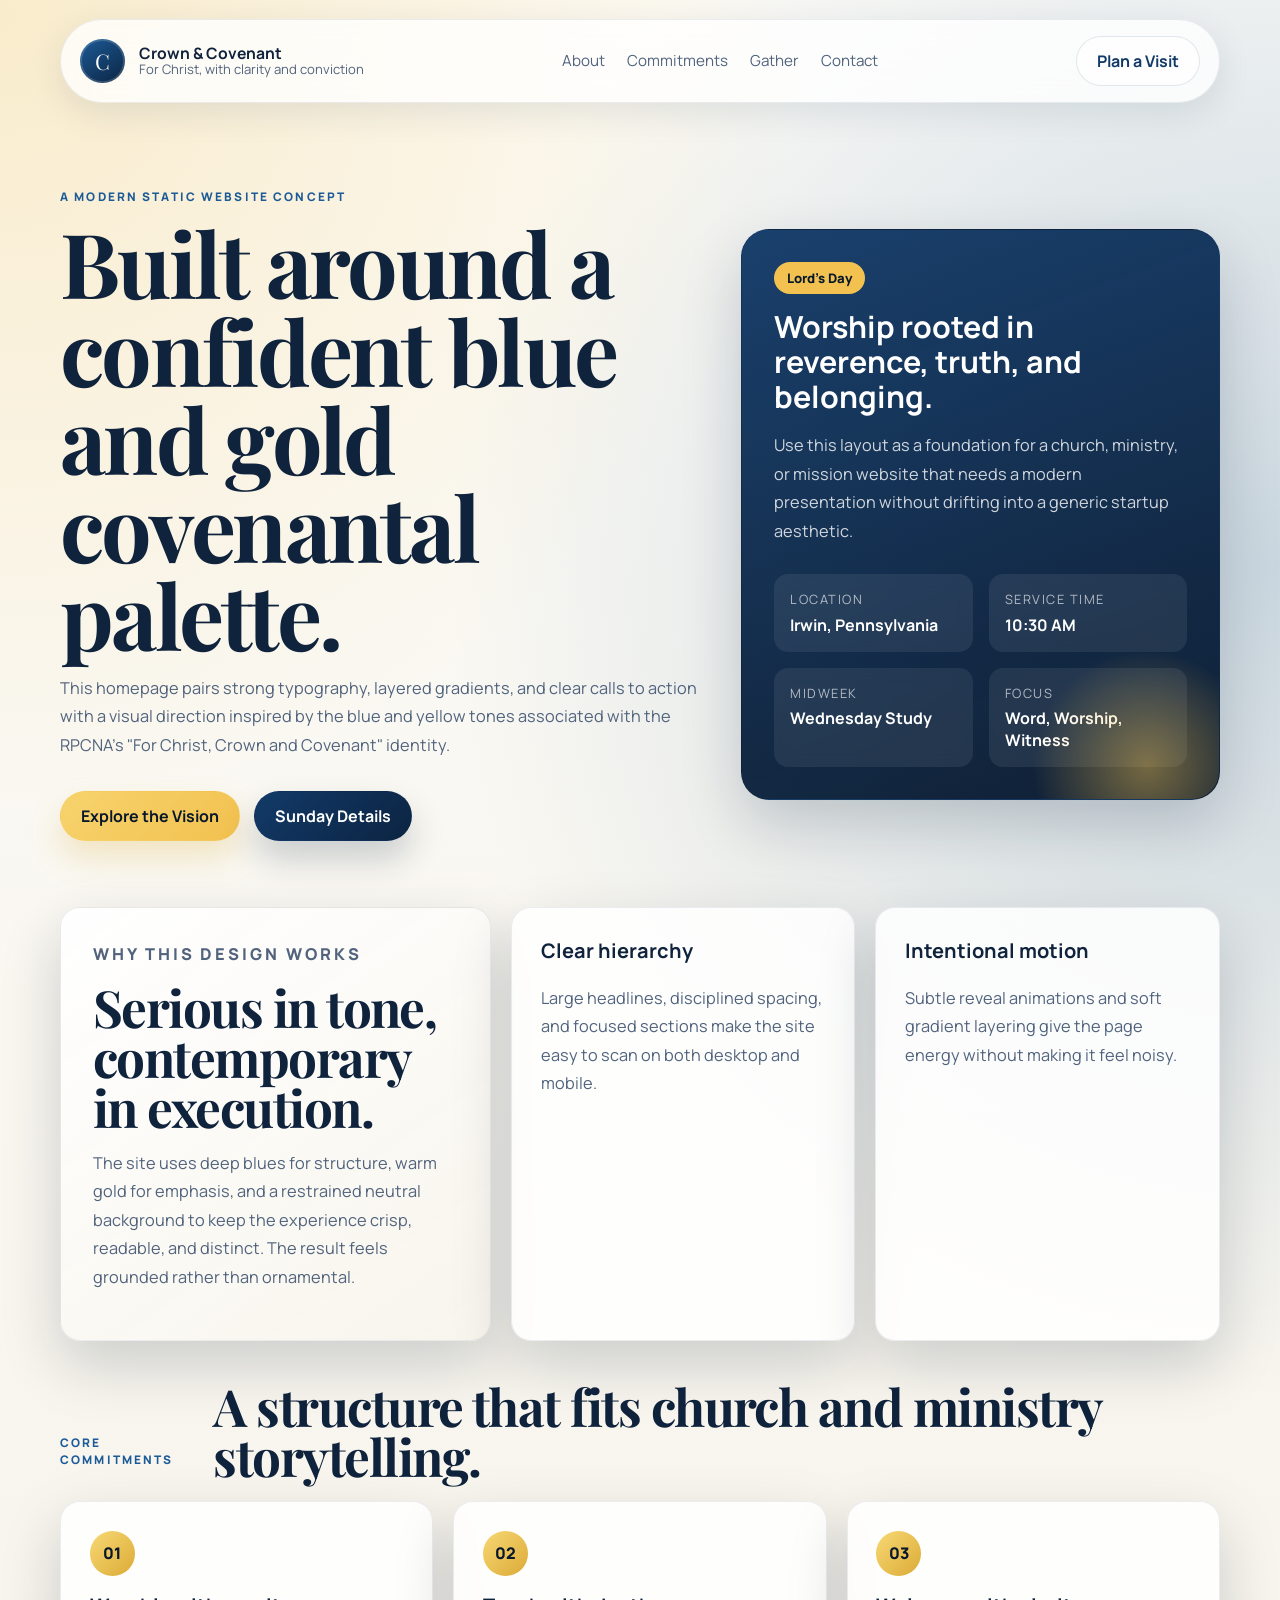
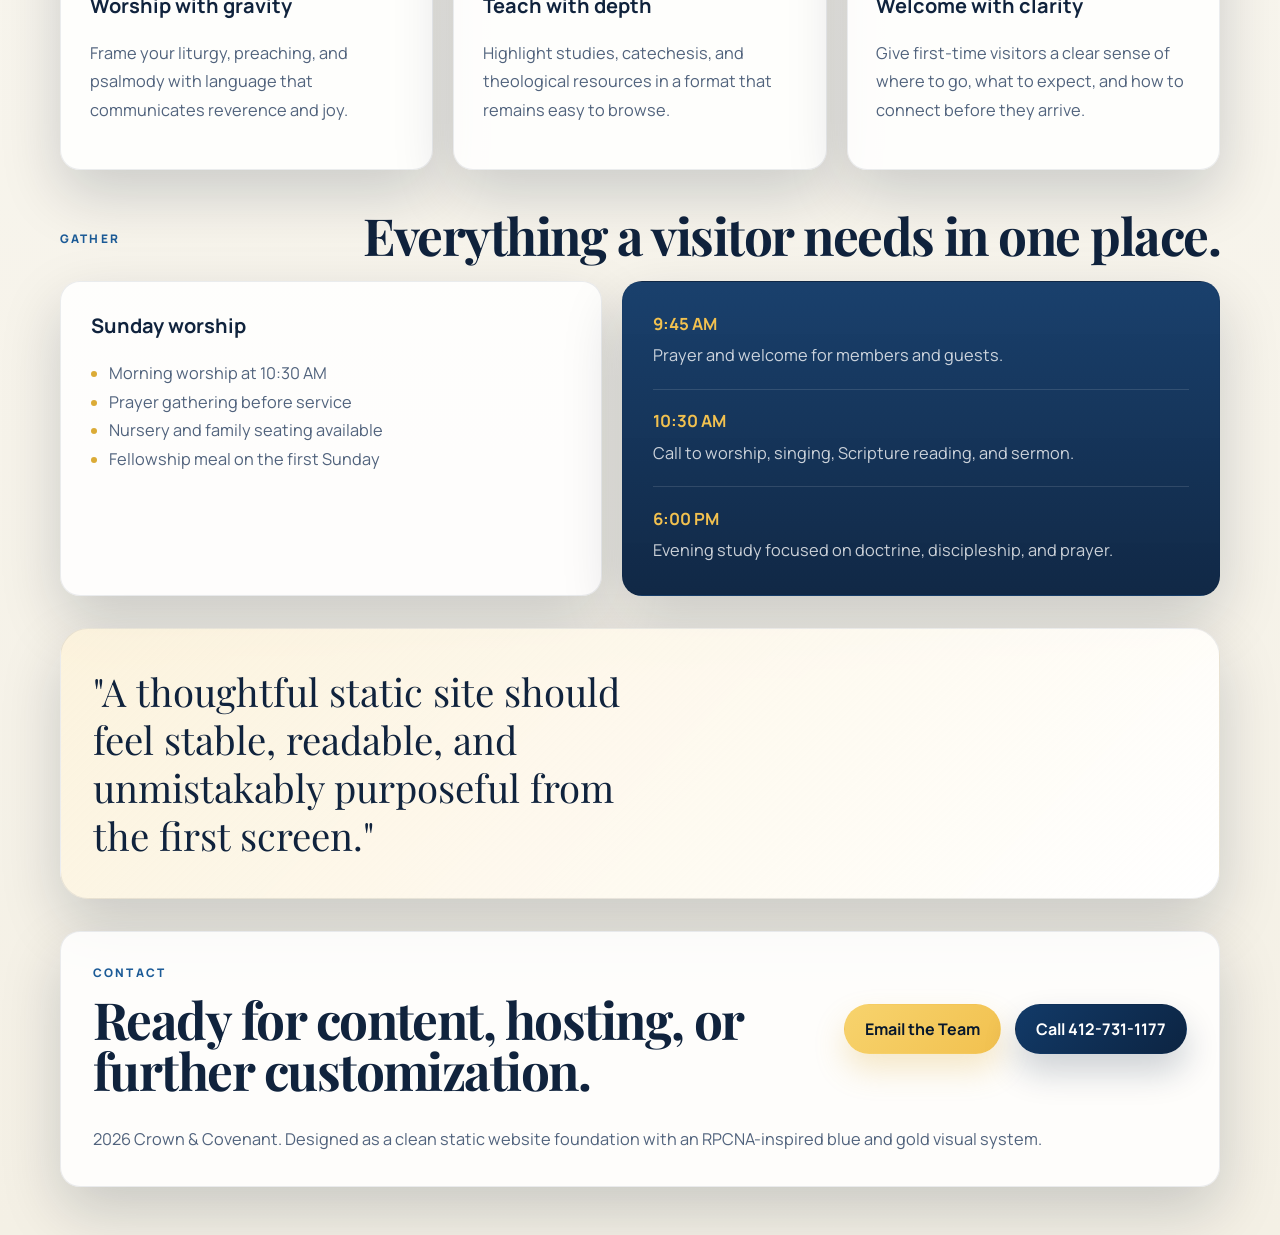
==== index.html @ 0532ba70 "Create RPCNA-inspired static homepage" ====
<!DOCTYPE html>
<html lang="en">
  <head>
    <meta charset="UTF-8" />
    <meta name="viewport" content="width=device-width, initial-scale=1.0" />
    <title>Crown & Covenant</title>
    <meta
      name="description"
      content="A modern static website concept shaped by a blue and gold covenantal palette."
    />
    <link rel="preconnect" href="https://fonts.googleapis.com" />
    <link rel="preconnect" href="https://fonts.gstatic.com" crossorigin />
    <link
      href="https://fonts.googleapis.com/css2?family=Manrope:wght@400;500;600;700;800&family=Playfair+Display:wght@600;700&display=swap"
      rel="stylesheet"
    />
    <link rel="stylesheet" href="styles.css" />
  </head>
  <body>
    <div class="page-shell">
      <header class="site-header">
        <a class="brand" href="#home" aria-label="Crown and Covenant home">
          <span class="brand-mark">C</span>
          <span class="brand-copy">
            <strong>Crown & Covenant</strong>
            <span>For Christ, with clarity and conviction</span>
          </span>
        </a>

        <nav class="site-nav" aria-label="Primary">
          <a href="#about">About</a>
          <a href="#commitments">Commitments</a>
          <a href="#gather">Gather</a>
          <a href="#contact">Contact</a>
        </nav>

        <a class="button button-ghost" href="#contact">Plan a Visit</a>
      </header>

      <main id="home">
        <section class="hero section">
          <div class="hero-copy">
            <p class="eyebrow">A modern static website concept</p>
            <h1>Built around a confident blue and gold covenantal palette.</h1>
            <p class="hero-text">
              This homepage pairs strong typography, layered gradients, and clear
              calls to action with a visual direction inspired by the blue and
              yellow tones associated with the RPCNA's "For Christ, Crown and
              Covenant" identity.
            </p>
            <div class="hero-actions">
              <a class="button button-primary" href="#about">Explore the Vision</a>
              <a class="button button-secondary" href="#gather">Sunday Details</a>
            </div>
          </div>

          <aside class="hero-panel" aria-label="Ministry highlights">
            <div class="panel-badge">Lord's Day</div>
            <h2>Worship rooted in reverence, truth, and belonging.</h2>
            <p>
              Use this layout as a foundation for a church, ministry, or mission
              website that needs a modern presentation without drifting into a
              generic startup aesthetic.
            </p>
            <dl class="stats-grid">
              <div>
                <dt>Location</dt>
                <dd>Irwin, Pennsylvania</dd>
              </div>
              <div>
                <dt>Service Time</dt>
                <dd>10:30 AM</dd>
              </div>
              <div>
                <dt>Midweek</dt>
                <dd>Wednesday Study</dd>
              </div>
              <div>
                <dt>Focus</dt>
                <dd>Word, Worship, Witness</dd>
              </div>
            </dl>
          </aside>
        </section>

        <section class="section intro-grid" id="about">
          <article class="intro-card intro-card-large">
            <p class="eyebrow">Why this design works</p>
            <h2>Serious in tone, contemporary in execution.</h2>
            <p>
              The site uses deep blues for structure, warm gold for emphasis, and
              a restrained neutral background to keep the experience crisp,
              readable, and distinct. The result feels grounded rather than
              ornamental.
            </p>
          </article>

          <article class="intro-card">
            <h3>Clear hierarchy</h3>
            <p>
              Large headlines, disciplined spacing, and focused sections make the
              site easy to scan on both desktop and mobile.
            </p>
          </article>

          <article class="intro-card">
            <h3>Intentional motion</h3>
            <p>
              Subtle reveal animations and soft gradient layering give the page
              energy without making it feel noisy.
            </p>
          </article>
        </section>

        <section class="section commitments" id="commitments">
          <div class="section-heading">
            <p class="eyebrow">Core commitments</p>
            <h2>A structure that fits church and ministry storytelling.</h2>
          </div>

          <div class="commitment-grid">
            <article class="commitment-card">
              <span>01</span>
              <h3>Worship with gravity</h3>
              <p>
                Frame your liturgy, preaching, and psalmody with language that
                communicates reverence and joy.
              </p>
            </article>

            <article class="commitment-card">
              <span>02</span>
              <h3>Teach with depth</h3>
              <p>
                Highlight studies, catechesis, and theological resources in a
                format that remains easy to browse.
              </p>
            </article>

            <article class="commitment-card">
              <span>03</span>
              <h3>Welcome with clarity</h3>
              <p>
                Give first-time visitors a clear sense of where to go, what to
                expect, and how to connect before they arrive.
              </p>
            </article>
          </div>
        </section>

        <section class="section gather" id="gather">
          <div class="section-heading">
            <p class="eyebrow">Gather</p>
            <h2>Everything a visitor needs in one place.</h2>
          </div>

          <div class="gather-layout">
            <article class="visit-card">
              <h3>Sunday worship</h3>
              <ul>
                <li>Morning worship at 10:30 AM</li>
                <li>Prayer gathering before service</li>
                <li>Nursery and family seating available</li>
                <li>Fellowship meal on the first Sunday</li>
              </ul>
            </article>

            <article class="timeline-card">
              <div class="timeline-entry">
                <strong>9:45 AM</strong>
                <p>Prayer and welcome for members and guests.</p>
              </div>
              <div class="timeline-entry">
                <strong>10:30 AM</strong>
                <p>Call to worship, singing, Scripture reading, and sermon.</p>
              </div>
              <div class="timeline-entry">
                <strong>6:00 PM</strong>
                <p>Evening study focused on doctrine, discipleship, and prayer.</p>
              </div>
            </article>
          </div>
        </section>

        <section class="section quote-band" aria-label="Featured statement">
          <p>
            "A thoughtful static site should feel stable, readable, and
            unmistakably purposeful from the first screen."
          </p>
        </section>
      </main>

      <footer class="site-footer" id="contact">
        <div>
          <p class="eyebrow">Contact</p>
          <h2>Ready for content, hosting, or further customization.</h2>
        </div>

        <div class="footer-actions">
          <a class="button button-primary" href="mailto:hello@example.com">Email the Team</a>
          <a class="button button-secondary" href="tel:+14127311177">Call 412-731-1177</a>
        </div>

        <p class="footer-meta">
          <span id="year"></span> Crown & Covenant. Designed as a clean static
          website foundation with an RPCNA-inspired blue and gold visual system.
        </p>
      </footer>
    </div>

    <script src="script.js"></script>
  </body>
</html>
---- styles.css ----
:root {
  --navy-950: #07172c;
  --navy-900: #0c2442;
  --navy-800: #123a68;
  --navy-700: #1c5b97;
  --gold-500: #f2c14f;
  --gold-600: #dbab36;
  --cream-100: #f7f4ec;
  --cream-200: #ebe5d6;
  --text-main: #10233d;
  --text-soft: #51637d;
  --white: #ffffff;
  --shadow: 0 24px 60px rgba(7, 23, 44, 0.18);
  --radius-lg: 28px;
  --radius-md: 20px;
  --radius-sm: 14px;
  --site-width: min(1160px, calc(100vw - 3rem));
}

*,
*::before,
*::after {
  box-sizing: border-box;
}

html {
  scroll-behavior: smooth;
}

body {
  margin: 0;
  font-family: "Manrope", sans-serif;
  color: var(--text-main);
  background:
    radial-gradient(circle at top left, rgba(242, 193, 79, 0.26), transparent 26%),
    radial-gradient(circle at right 20%, rgba(28, 91, 151, 0.22), transparent 32%),
    linear-gradient(180deg, #fcfbf7 0%, #f4f0e5 100%);
}

a {
  color: inherit;
  text-decoration: none;
}

.page-shell {
  width: var(--site-width);
  margin: 0 auto;
  padding-bottom: 3rem;
}

.site-header {
  position: sticky;
  top: 1rem;
  z-index: 20;
  display: flex;
  align-items: center;
  justify-content: space-between;
  gap: 1rem;
  margin: 1.2rem auto 2rem;
  padding: 1rem 1.2rem;
  border: 1px solid rgba(12, 36, 66, 0.08);
  border-radius: 999px;
  background: rgba(255, 255, 255, 0.78);
  backdrop-filter: blur(16px);
  box-shadow: 0 10px 35px rgba(12, 36, 66, 0.1);
}

.brand {
  display: inline-flex;
  align-items: center;
  gap: 0.85rem;
  min-width: 0;
}

.brand-mark {
  display: grid;
  place-items: center;
  width: 2.8rem;
  height: 2.8rem;
  border-radius: 50%;
  font-family: "Playfair Display", serif;
  font-size: 1.35rem;
  color: var(--white);
  background: linear-gradient(145deg, var(--navy-700), var(--navy-900));
  box-shadow: inset 0 0 0 2px rgba(255, 255, 255, 0.16);
}

.brand-copy {
  display: flex;
  flex-direction: column;
  line-height: 1.1;
}

.brand-copy strong {
  font-size: 0.98rem;
}

.brand-copy span:last-child {
  color: var(--text-soft);
  font-size: 0.82rem;
}

.site-nav {
  display: flex;
  gap: 1.4rem;
  font-size: 0.95rem;
  color: var(--text-soft);
}

.site-nav a:hover,
.site-nav a:focus-visible {
  color: var(--navy-800);
}

.button {
  display: inline-flex;
  align-items: center;
  justify-content: center;
  min-height: 3rem;
  padding: 0.8rem 1.25rem;
  border-radius: 999px;
  border: 1px solid transparent;
  font-weight: 700;
  transition:
    transform 180ms ease,
    box-shadow 180ms ease,
    background-color 180ms ease,
    border-color 180ms ease;
}

.button:hover,
.button:focus-visible {
  transform: translateY(-1px);
}

.button-primary {
  color: var(--navy-950);
  background: linear-gradient(135deg, #f7d36d, var(--gold-500));
  box-shadow: 0 16px 30px rgba(219, 171, 54, 0.25);
}

.button-secondary {
  color: var(--white);
  background: linear-gradient(135deg, var(--navy-800), var(--navy-900));
  box-shadow: 0 18px 34px rgba(12, 36, 66, 0.2);
}

.button-ghost {
  color: var(--navy-800);
  border-color: rgba(18, 58, 104, 0.12);
  background: rgba(255, 255, 255, 0.7);
}

.section {
  margin-bottom: 2rem;
}

.hero {
  display: grid;
  grid-template-columns: 1.3fr 0.95fr;
  gap: 1.6rem;
  min-height: calc(100vh - 10rem);
  align-items: center;
  padding: 3.2rem 0 2rem;
}

.eyebrow {
  margin: 0 0 0.85rem;
  text-transform: uppercase;
  letter-spacing: 0.18em;
  font-size: 0.74rem;
  font-weight: 800;
  color: var(--navy-700);
}

.hero h1,
.section-heading h2,
.site-footer h2,
.intro-card-large h2 {
  margin: 0;
  font-family: "Playfair Display", serif;
  line-height: 0.98;
  letter-spacing: -0.03em;
}

.hero h1 {
  font-size: clamp(3.3rem, 7vw, 6.4rem);
  max-width: 10ch;
}

.hero-text,
.intro-card p,
.commitment-card p,
.visit-card li,
.timeline-entry p,
.hero-panel p,
.footer-meta {
  color: var(--text-soft);
  font-size: 1.02rem;
  line-height: 1.75;
}

.hero-actions {
  display: flex;
  flex-wrap: wrap;
  gap: 0.9rem;
  margin-top: 2rem;
}

.hero-panel,
.intro-card,
.commitment-card,
.visit-card,
.timeline-card,
.quote-band,
.site-footer {
  position: relative;
  overflow: hidden;
  border: 1px solid rgba(12, 36, 66, 0.08);
  background: rgba(255, 255, 255, 0.84);
  box-shadow: var(--shadow);
}

.hero-panel {
  padding: 2rem;
  border-radius: var(--radius-lg);
  background:
    linear-gradient(160deg, rgba(18, 58, 104, 0.97), rgba(7, 23, 44, 0.96)),
    linear-gradient(180deg, rgba(255, 255, 255, 0.05), transparent);
  color: var(--white);
}

.hero-panel::after {
  content: "";
  position: absolute;
  inset: auto -10% -15% auto;
  width: 15rem;
  height: 15rem;
  border-radius: 50%;
  background: radial-gradient(circle, rgba(242, 193, 79, 0.45), transparent 68%);
}

.panel-badge {
  display: inline-flex;
  padding: 0.45rem 0.8rem;
  border-radius: 999px;
  color: var(--navy-950);
  background: var(--gold-500);
  font-size: 0.82rem;
  font-weight: 800;
}

.hero-panel h2 {
  margin: 1rem 0 0.8rem;
  font-size: 1.9rem;
  line-height: 1.15;
}

.hero-panel p {
  color: rgba(255, 255, 255, 0.8);
}

.stats-grid {
  display: grid;
  grid-template-columns: repeat(2, minmax(0, 1fr));
  gap: 1rem;
  margin: 1.8rem 0 0;
}

.stats-grid div {
  padding: 1rem;
  border-radius: var(--radius-sm);
  background: rgba(255, 255, 255, 0.08);
  backdrop-filter: blur(8px);
}

.stats-grid dt {
  margin-bottom: 0.35rem;
  color: rgba(255, 255, 255, 0.65);
  font-size: 0.8rem;
  text-transform: uppercase;
  letter-spacing: 0.12em;
}

.stats-grid dd {
  margin: 0;
  font-weight: 700;
}

.intro-grid {
  display: grid;
  grid-template-columns: 1.25fr 1fr 1fr;
  gap: 1.25rem;
}

.intro-card,
.visit-card,
.timeline-card,
.commitment-card,
.site-footer {
  border-radius: var(--radius-md);
}

.intro-card {
  padding: 1.8rem;
}

.intro-card-large {
  padding: 2rem;
  background:
    linear-gradient(145deg, rgba(255, 255, 255, 0.95), rgba(247, 244, 236, 0.92));
}

.intro-card-large h2,
.section-heading h2,
.site-footer h2 {
  font-size: clamp(2rem, 4vw, 3.2rem);
}

.intro-card h3,
.commitment-card h3,
.visit-card h3 {
  margin-top: 0;
  font-size: 1.25rem;
}

.commitments {
  padding: 0.5rem 0;
}

.section-heading {
  display: flex;
  align-items: end;
  justify-content: space-between;
  gap: 1rem;
  margin-bottom: 1.25rem;
}

.commitment-grid {
  display: grid;
  grid-template-columns: repeat(3, minmax(0, 1fr));
  gap: 1.25rem;
}

.commitment-card {
  padding: 1.8rem;
}

.commitment-card span {
  display: inline-flex;
  align-items: center;
  justify-content: center;
  width: 2.8rem;
  height: 2.8rem;
  border-radius: 50%;
  margin-bottom: 1rem;
  color: var(--navy-950);
  font-weight: 800;
  background: linear-gradient(135deg, #f8d875, var(--gold-600));
}

.gather-layout {
  display: grid;
  grid-template-columns: 0.95fr 1.05fr;
  gap: 1.25rem;
}

.visit-card,
.timeline-card {
  padding: 1.9rem;
}

.visit-card ul {
  padding-left: 1.1rem;
  margin: 0;
}

.visit-card li::marker {
  color: var(--gold-600);
}

.timeline-card {
  background:
    linear-gradient(180deg, rgba(18, 58, 104, 0.97), rgba(12, 36, 66, 0.98));
  color: var(--white);
}

.timeline-entry + .timeline-entry {
  margin-top: 1.2rem;
  padding-top: 1.2rem;
  border-top: 1px solid rgba(255, 255, 255, 0.12);
}

.timeline-entry strong {
  display: inline-block;
  margin-bottom: 0.4rem;
  color: var(--gold-500);
  font-size: 1.05rem;
}

.timeline-entry p {
  margin: 0;
  color: rgba(255, 255, 255, 0.78);
}

.quote-band {
  padding: 2.4rem 2rem;
  border-radius: var(--radius-lg);
  background:
    linear-gradient(135deg, rgba(242, 193, 79, 0.18), rgba(255, 255, 255, 0.88)),
    rgba(255, 255, 255, 0.85);
}

.quote-band p {
  margin: 0;
  font-family: "Playfair Display", serif;
  font-size: clamp(1.65rem, 3vw, 2.6rem);
  line-height: 1.25;
  max-width: 24ch;
}

.site-footer {
  display: grid;
  grid-template-columns: 1.2fr auto;
  gap: 1.5rem;
  align-items: center;
  padding: 2rem;
}

.footer-actions {
  display: flex;
  flex-wrap: wrap;
  justify-content: flex-end;
  gap: 0.9rem;
}

.footer-meta {
  grid-column: 1 / -1;
  margin: 0;
  padding-top: 0.4rem;
}

[data-reveal] {
  opacity: 0;
  transform: translateY(22px);
  transition:
    opacity 700ms ease,
    transform 700ms ease;
}

[data-reveal].is-visible {
  opacity: 1;
  transform: translateY(0);
}

@media (max-width: 1024px) {
  .hero,
  .intro-grid,
  .commitment-grid,
  .gather-layout,
  .site-footer {
    grid-template-columns: 1fr;
  }

  .hero {
    min-height: auto;
    padding-top: 2rem;
  }

  .section-heading {
    align-items: start;
    flex-direction: column;
  }

  .site-footer {
    align-items: start;
  }

  .footer-actions {
    justify-content: flex-start;
  }
}

@media (max-width: 760px) {
  .page-shell {
    width: min(100vw - 1.2rem, 100%);
  }

  .site-header {
    position: static;
    flex-wrap: wrap;
    border-radius: 26px;
  }

  .site-nav {
    order: 3;
    width: 100%;
    justify-content: space-between;
    gap: 0.75rem;
    font-size: 0.9rem;
  }

  .brand-copy span:last-child {
    display: none;
  }

  .hero h1 {
    font-size: clamp(2.6rem, 14vw, 4rem);
  }

  .hero-panel,
  .intro-card,
  .commitment-card,
  .visit-card,
  .timeline-card,
  .site-footer,
  .quote-band {
    padding: 1.4rem;
  }

  .stats-grid {
    grid-template-columns: 1fr;
  }
}

@media (prefers-reduced-motion: reduce) {
  html {
    scroll-behavior: auto;
  }

  *,
  *::before,
  *::after {
    animation: none !important;
    transition: none !important;
  }
}
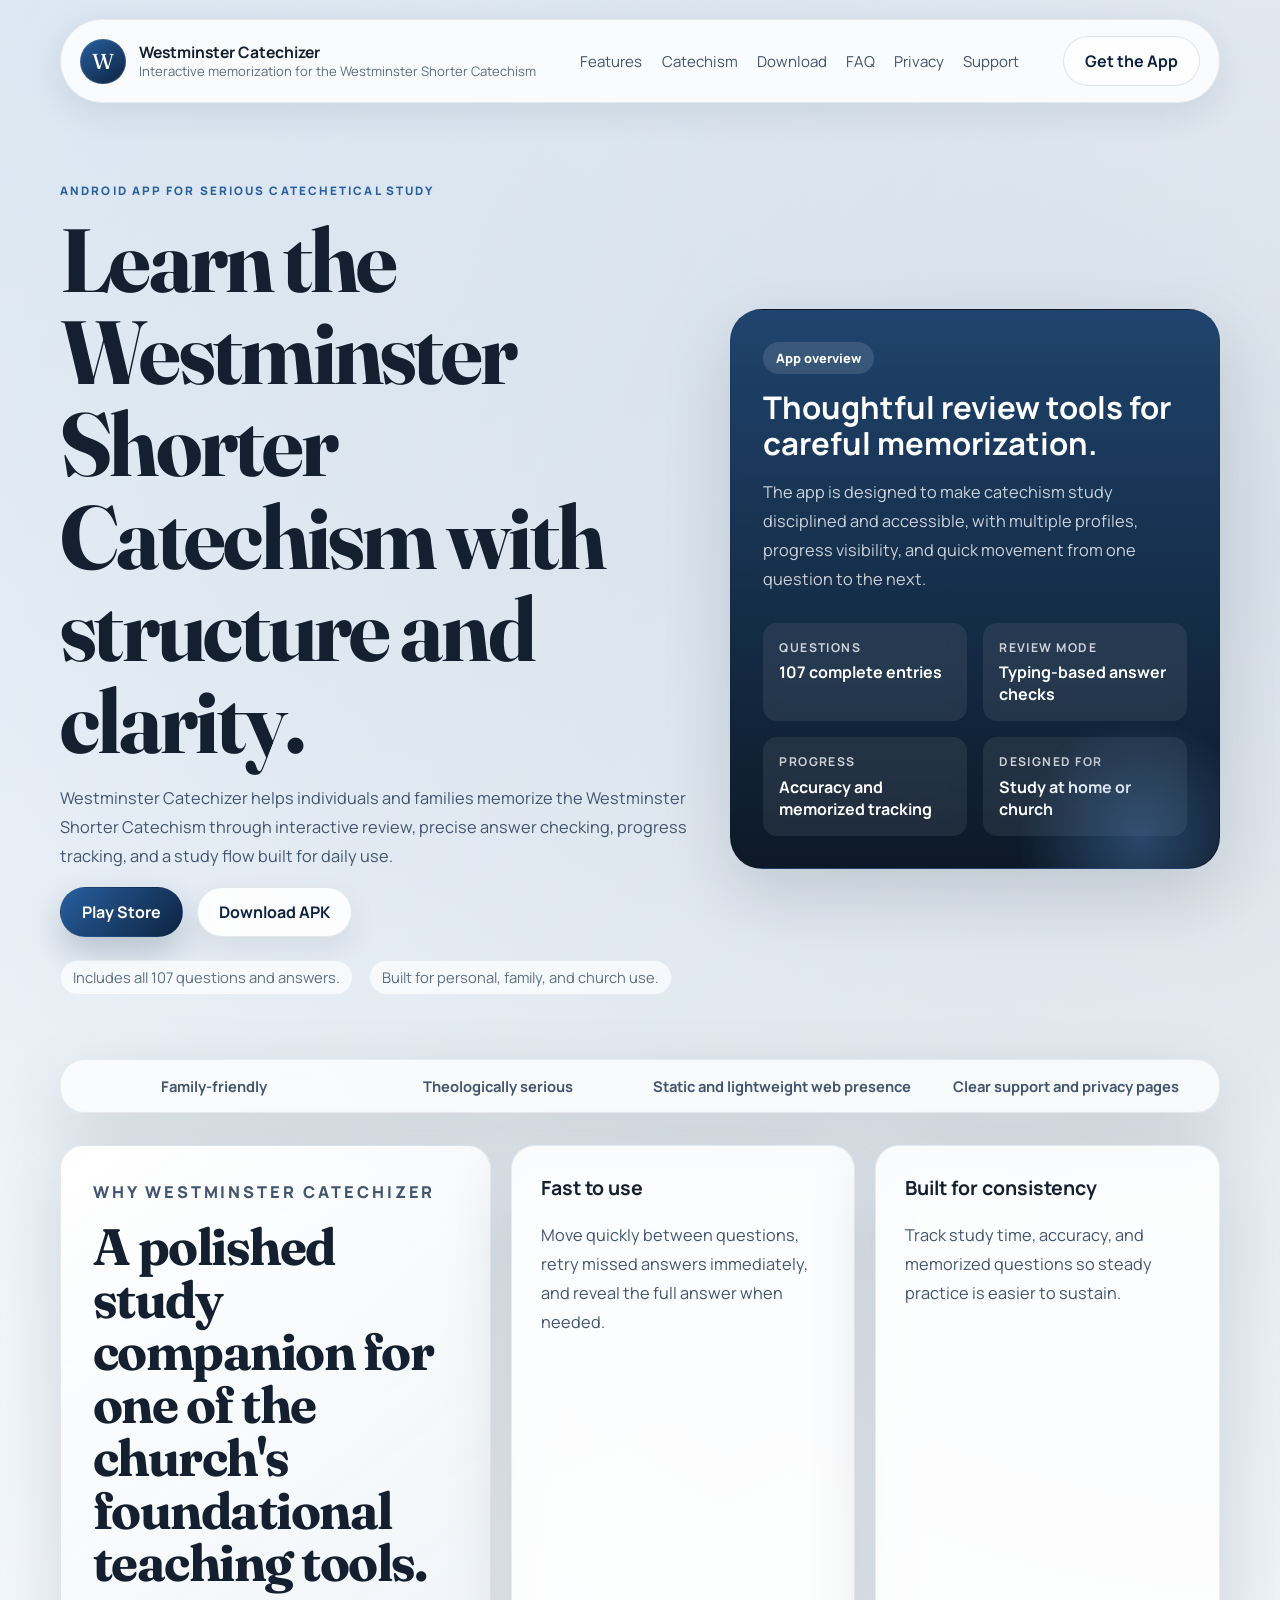
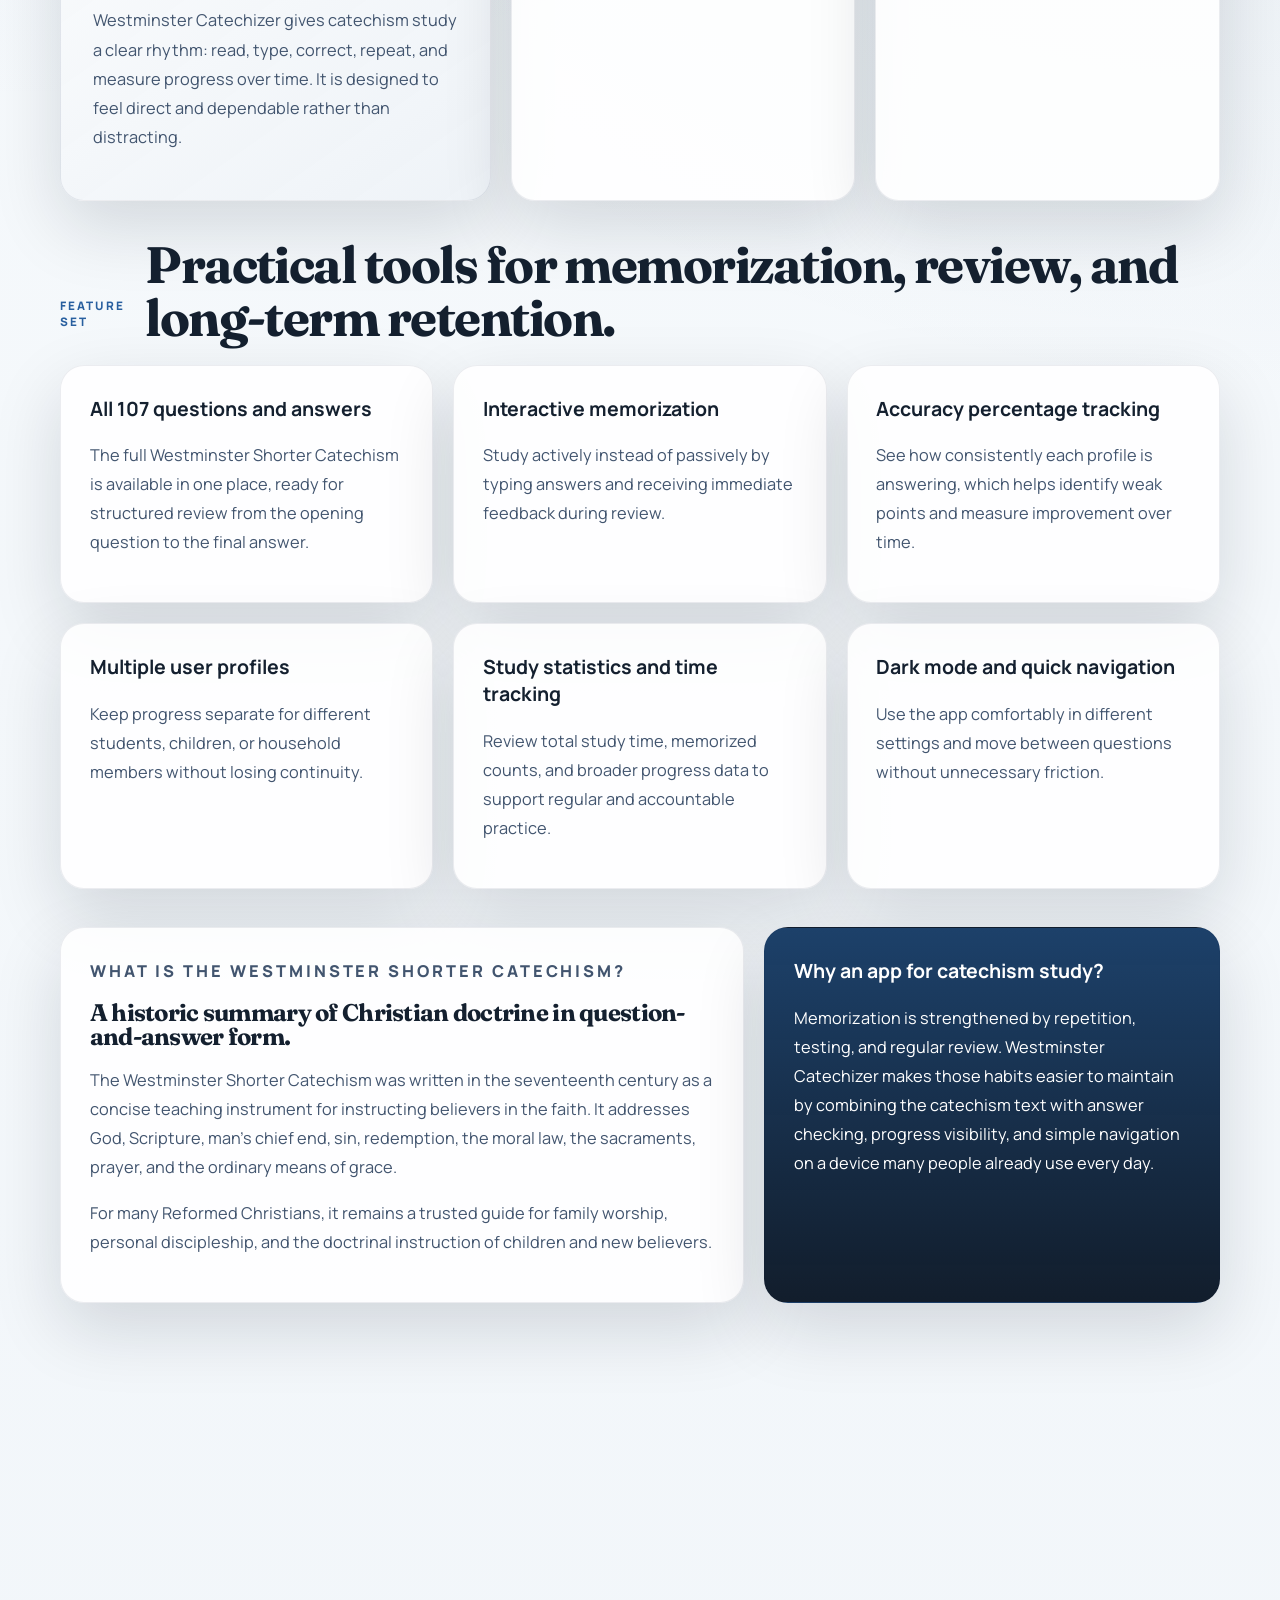
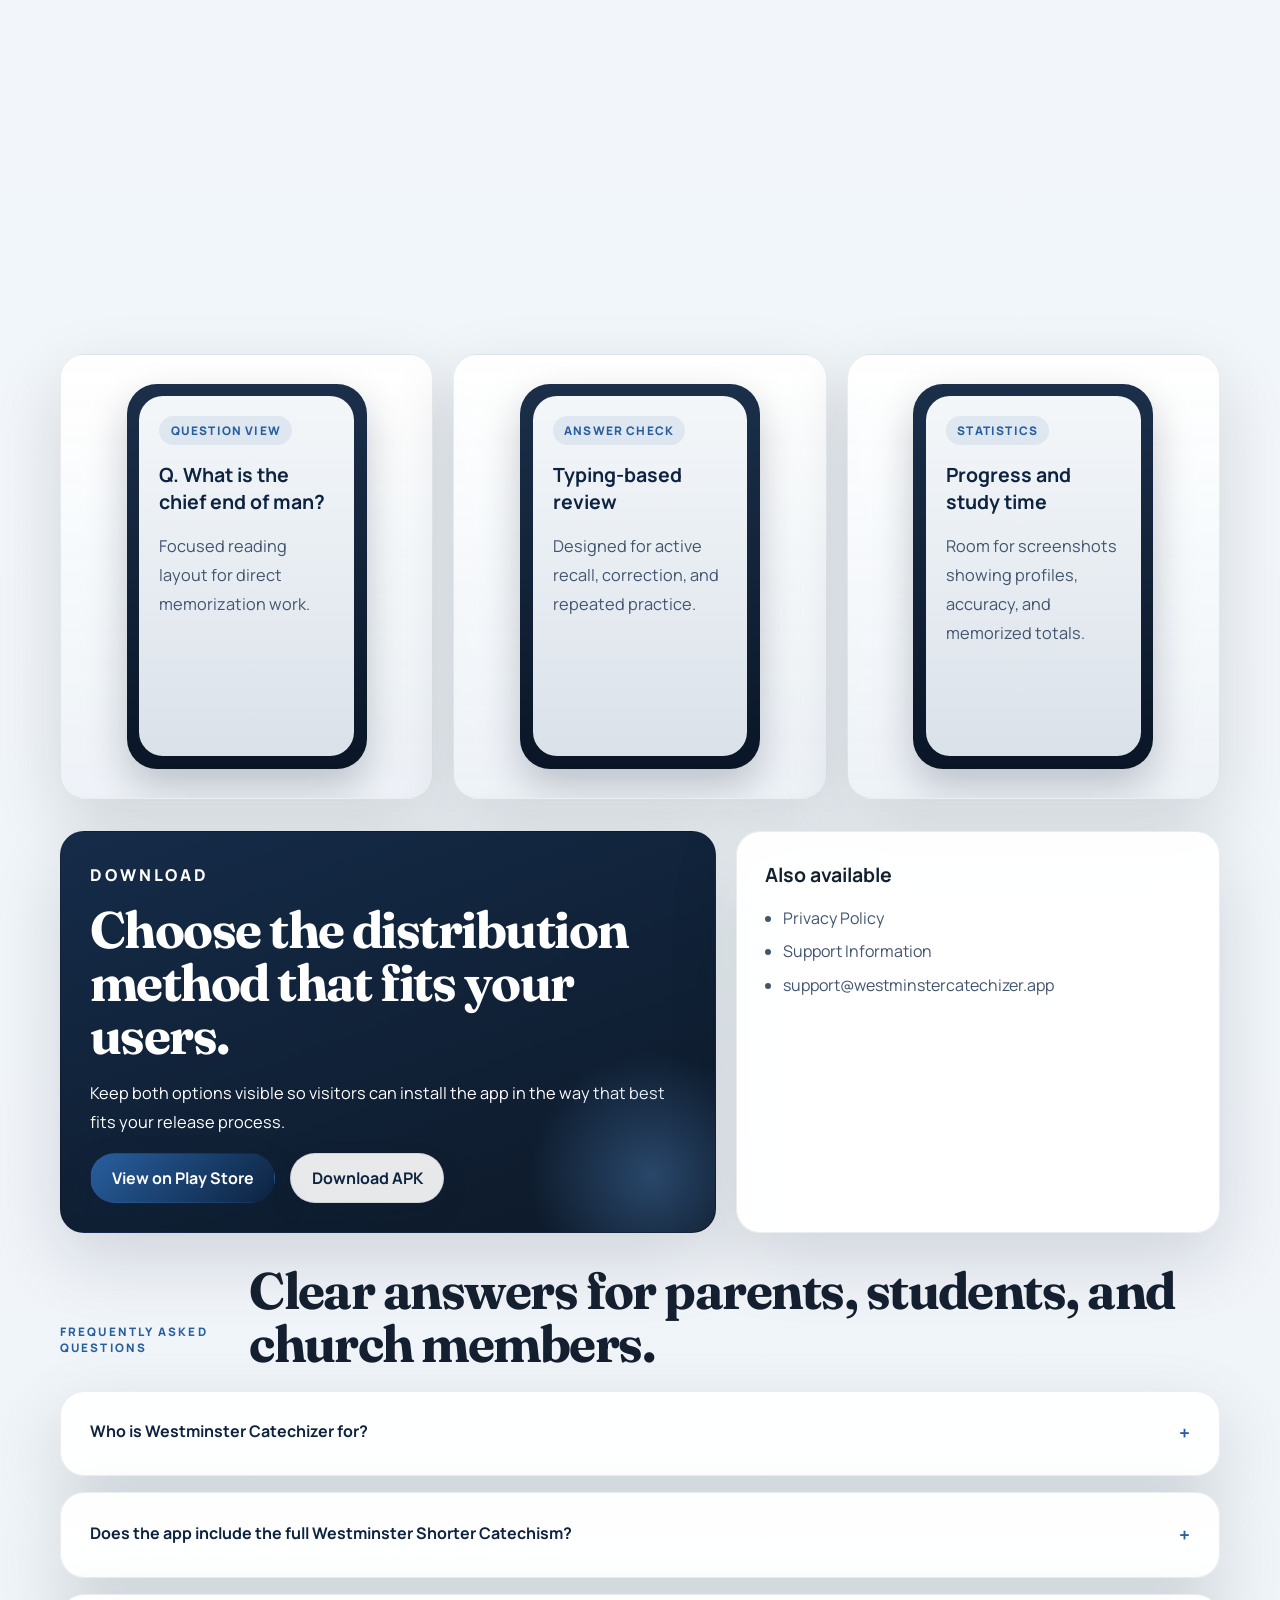
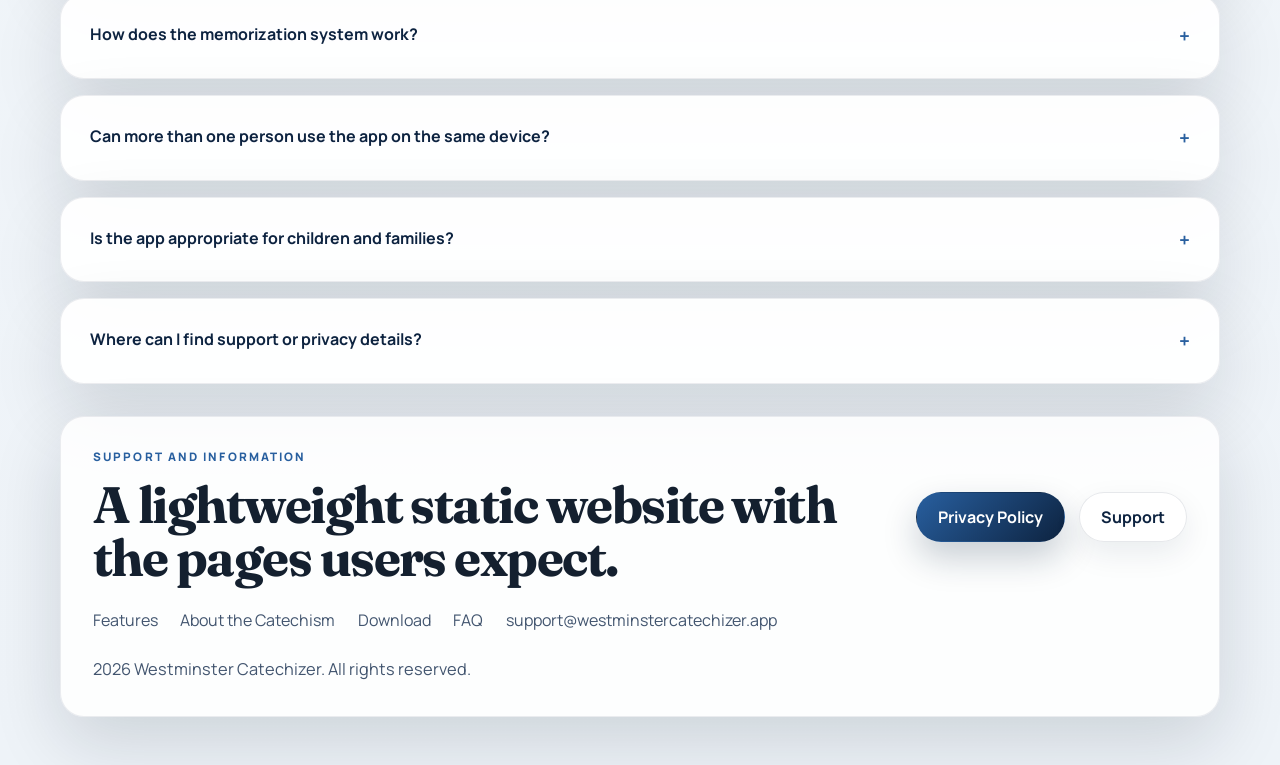
==== commit 80b99f77: "Update static site for Westminster Catechizer" ====
--- a/index.html
+++ b/index.html
@@ -3,15 +3,40 @@
   <head>
     <meta charset="UTF-8" />
     <meta name="viewport" content="width=device-width, initial-scale=1.0" />
-    <title>Crown & Covenant</title>
+    <title>Westminster Catechizer | Learn the Westminster Shorter Catechism</title>
     <meta
       name="description"
-      content="A modern static website concept shaped by a blue and gold covenantal palette."
-    />
+      content="Westminster Catechizer is a lightweight Android app for memorizing the Westminster Shorter Catechism with interactive review, accuracy tracking, study statistics, and multiple user profiles."
+    />
+    <meta
+      name="keywords"
+      content="Westminster Catechizer, Westminster Shorter Catechism, catechism app, Reformed app, Christian education, catechism memorization"
+    />
+    <meta name="theme-color" content="#0d2340" />
+    <meta property="og:type" content="website" />
+    <meta
+      property="og:title"
+      content="Westminster Catechizer | Learn the Westminster Shorter Catechism"
+    />
+    <meta
+      property="og:description"
+      content="A professional Android study app for learning and memorizing all 107 Westminster Shorter Catechism questions and answers."
+    />
+    <meta property="og:image" content="social-preview.svg" />
+    <meta
+      property="twitter:title"
+      content="Westminster Catechizer | Learn the Westminster Shorter Catechism"
+    />
+    <meta
+      property="twitter:description"
+      content="Interactive catechism study with typing-based review, memorization tracking, statistics, and dark mode."
+    />
+    <meta property="twitter:card" content="summary_large_image" />
+    <meta property="twitter:image" content="social-preview.svg" />
     <link rel="preconnect" href="https://fonts.googleapis.com" />
     <link rel="preconnect" href="https://fonts.gstatic.com" crossorigin />
     <link
-      href="https://fonts.googleapis.com/css2?family=Manrope:wght@400;500;600;700;800&family=Playfair+Display:wght@600;700&display=swap"
+      href="https://fonts.googleapis.com/css2?family=Fraunces:opsz,wght@9..144,600;9..144,700&family=Manrope:wght@400;500;600;700;800&display=swap"
       rel="stylesheet"
     />
     <link rel="stylesheet" href="styles.css" />
@@ -19,195 +44,352 @@
   <body>
     <div class="page-shell">
       <header class="site-header">
-        <a class="brand" href="#home" aria-label="Crown and Covenant home">
-          <span class="brand-mark">C</span>
+        <a class="brand" href="#top" aria-label="Westminster Catechizer home">
+          <span class="brand-mark">W</span>
           <span class="brand-copy">
-            <strong>Crown & Covenant</strong>
-            <span>For Christ, with clarity and conviction</span>
+            <strong>Westminster Catechizer</strong>
+            <span>Interactive memorization for the Westminster Shorter Catechism</span>
           </span>
         </a>
-
         <nav class="site-nav" aria-label="Primary">
-          <a href="#about">About</a>
-          <a href="#commitments">Commitments</a>
-          <a href="#gather">Gather</a>
-          <a href="#contact">Contact</a>
+          <a href="#features">Features</a>
+          <a href="#catechism">Catechism</a>
+          <a href="#download">Download</a>
+          <a href="#faq">FAQ</a>
+          <a href="privacy.html">Privacy</a>
+          <a href="support.html">Support</a>
         </nav>
-
-        <a class="button button-ghost" href="#contact">Plan a Visit</a>
+        <a class="button button-ghost" href="#download">Get the App</a>
       </header>
 
-      <main id="home">
+      <main id="top">
         <section class="hero section">
-          <div class="hero-copy">
-            <p class="eyebrow">A modern static website concept</p>
-            <h1>Built around a confident blue and gold covenantal palette.</h1>
+          <div class="hero-copy" data-reveal>
+            <p class="eyebrow">Android app for serious catechetical study</p>
+            <h1>Learn the Westminster Shorter Catechism with structure and clarity.</h1>
             <p class="hero-text">
-              This homepage pairs strong typography, layered gradients, and clear
-              calls to action with a visual direction inspired by the blue and
-              yellow tones associated with the RPCNA's "For Christ, Crown and
-              Covenant" identity.
+              Westminster Catechizer helps individuals and families memorize the
+              Westminster Shorter Catechism through interactive review, precise
+              answer checking, progress tracking, and a study flow built for daily use.
             </p>
             <div class="hero-actions">
-              <a class="button button-primary" href="#about">Explore the Vision</a>
-              <a class="button button-secondary" href="#gather">Sunday Details</a>
+              <a class="button button-primary" href="#download">Play Store</a>
+              <a class="button button-secondary" href="#download">Download APK</a>
             </div>
-          </div>
-
-          <aside class="hero-panel" aria-label="Ministry highlights">
-            <div class="panel-badge">Lord's Day</div>
-            <h2>Worship rooted in reverence, truth, and belonging.</h2>
-            <p>
-              Use this layout as a foundation for a church, ministry, or mission
-              website that needs a modern presentation without drifting into a
-              generic startup aesthetic.
+            <div class="hero-note">
+              <span>Includes all 107 questions and answers.</span>
+              <span>Built for personal, family, and church use.</span>
+            </div>
+          </div>
+
+          <aside class="hero-panel" aria-label="Application overview" data-reveal>
+            <div class="panel-badge">App overview</div>
+            <h2>Thoughtful review tools for careful memorization.</h2>
+            <p>
+              The app is designed to make catechism study disciplined and accessible,
+              with multiple profiles, progress visibility, and quick movement from one
+              question to the next.
             </p>
             <dl class="stats-grid">
               <div>
-                <dt>Location</dt>
-                <dd>Irwin, Pennsylvania</dd>
+                <dt>Questions</dt>
+                <dd>107 complete entries</dd>
               </div>
               <div>
-                <dt>Service Time</dt>
-                <dd>10:30 AM</dd>
+                <dt>Review mode</dt>
+                <dd>Typing-based answer checks</dd>
               </div>
               <div>
-                <dt>Midweek</dt>
-                <dd>Wednesday Study</dd>
+                <dt>Progress</dt>
+                <dd>Accuracy and memorized tracking</dd>
               </div>
               <div>
-                <dt>Focus</dt>
-                <dd>Word, Worship, Witness</dd>
+                <dt>Designed for</dt>
+                <dd>Study at home or church</dd>
               </div>
             </dl>
           </aside>
         </section>
 
-        <section class="section intro-grid" id="about">
-          <article class="intro-card intro-card-large">
-            <p class="eyebrow">Why this design works</p>
-            <h2>Serious in tone, contemporary in execution.</h2>
-            <p>
-              The site uses deep blues for structure, warm gold for emphasis, and
-              a restrained neutral background to keep the experience crisp,
-              readable, and distinct. The result feels grounded rather than
-              ornamental.
-            </p>
-          </article>
-
-          <article class="intro-card">
-            <h3>Clear hierarchy</h3>
-            <p>
-              Large headlines, disciplined spacing, and focused sections make the
-              site easy to scan on both desktop and mobile.
-            </p>
-          </article>
-
-          <article class="intro-card">
-            <h3>Intentional motion</h3>
-            <p>
-              Subtle reveal animations and soft gradient layering give the page
-              energy without making it feel noisy.
-            </p>
-          </article>
-        </section>
-
-        <section class="section commitments" id="commitments">
-          <div class="section-heading">
-            <p class="eyebrow">Core commitments</p>
-            <h2>A structure that fits church and ministry storytelling.</h2>
-          </div>
-
-          <div class="commitment-grid">
-            <article class="commitment-card">
+        <section class="section trust-strip" data-reveal>
+          <p>Family-friendly</p>
+          <p>Theologically serious</p>
+          <p>Static and lightweight web presence</p>
+          <p>Clear support and privacy pages</p>
+        </section>
+
+        <section class="section overview-grid" id="features">
+          <article class="intro-card intro-card-large" data-reveal>
+            <p class="eyebrow">Why Westminster Catechizer</p>
+            <h2>A polished study companion for one of the church's foundational teaching tools.</h2>
+            <p>
+              Westminster Catechizer gives catechism study a clear rhythm: read, type,
+              correct, repeat, and measure progress over time. It is designed to feel
+              direct and dependable rather than distracting.
+            </p>
+          </article>
+          <article class="intro-card" data-reveal>
+            <h3>Fast to use</h3>
+            <p>
+              Move quickly between questions, retry missed answers immediately, and
+              reveal the full answer when needed.
+            </p>
+          </article>
+          <article class="intro-card" data-reveal>
+            <h3>Built for consistency</h3>
+            <p>
+              Track study time, accuracy, and memorized questions so steady practice is
+              easier to sustain.
+            </p>
+          </article>
+        </section>
+
+        <section class="section card-section">
+          <div class="section-heading" data-reveal>
+            <p class="eyebrow">Feature set</p>
+            <h2>Practical tools for memorization, review, and long-term retention.</h2>
+          </div>
+          <div class="feature-grid">
+            <article class="feature-card" data-reveal>
+              <h3>All 107 questions and answers</h3>
+              <p>
+                The full Westminster Shorter Catechism is available in one place, ready
+                for structured review from the opening question to the final answer.
+              </p>
+            </article>
+            <article class="feature-card" data-reveal>
+              <h3>Interactive memorization</h3>
+              <p>
+                Study actively instead of passively by typing answers and receiving
+                immediate feedback during review.
+              </p>
+            </article>
+            <article class="feature-card" data-reveal>
+              <h3>Accuracy percentage tracking</h3>
+              <p>
+                See how consistently each profile is answering, which helps identify
+                weak points and measure improvement over time.
+              </p>
+            </article>
+            <article class="feature-card" data-reveal>
+              <h3>Multiple user profiles</h3>
+              <p>
+                Keep progress separate for different students, children, or household
+                members without losing continuity.
+              </p>
+            </article>
+            <article class="feature-card" data-reveal>
+              <h3>Study statistics and time tracking</h3>
+              <p>
+                Review total study time, memorized counts, and broader progress data to
+                support regular and accountable practice.
+              </p>
+            </article>
+            <article class="feature-card" data-reveal>
+              <h3>Dark mode and quick navigation</h3>
+              <p>
+                Use the app comfortably in different settings and move between questions
+                without unnecessary friction.
+              </p>
+            </article>
+          </div>
+        </section>
+
+        <section class="section catechism-layout" id="catechism">
+          <article class="content-card" data-reveal>
+            <p class="eyebrow">What is the Westminster Shorter Catechism?</p>
+            <h2>A historic summary of Christian doctrine in question-and-answer form.</h2>
+            <p>
+              The Westminster Shorter Catechism was written in the seventeenth century
+              as a concise teaching instrument for instructing believers in the faith.
+              It addresses God, Scripture, man's chief end, sin, redemption, the moral
+              law, the sacraments, prayer, and the ordinary means of grace.
+            </p>
+            <p>
+              For many Reformed Christians, it remains a trusted guide for family
+              worship, personal discipleship, and the doctrinal instruction of children
+              and new believers.
+            </p>
+          </article>
+          <article class="content-card accent-card" data-reveal>
+            <h3>Why an app for catechism study?</h3>
+            <p>
+              Memorization is strengthened by repetition, testing, and regular review.
+              Westminster Catechizer makes those habits easier to maintain by combining
+              the catechism text with answer checking, progress visibility, and simple
+              navigation on a device many people already use every day.
+            </p>
+          </article>
+        </section>
+
+        <section class="section card-section">
+          <div class="section-heading" data-reveal>
+            <p class="eyebrow">Study flow</p>
+            <h2>Designed to support repeated, meaningful practice.</h2>
+          </div>
+          <div class="process-grid">
+            <article class="process-card" data-reveal>
               <span>01</span>
-              <h3>Worship with gravity</h3>
-              <p>
-                Frame your liturgy, preaching, and psalmody with language that
-                communicates reverence and joy.
-              </p>
-            </article>
-
-            <article class="commitment-card">
+              <h3>Read the question carefully</h3>
+              <p>Work through the catechism one answer at a time with focused attention.</p>
+            </article>
+            <article class="process-card" data-reveal>
               <span>02</span>
-              <h3>Teach with depth</h3>
-              <p>
-                Highlight studies, catechesis, and theological resources in a
-                format that remains easy to browse.
-              </p>
-            </article>
-
-            <article class="commitment-card">
+              <h3>Type the answer from memory</h3>
+              <p>Interactive entry turns review into active recall rather than recognition.</p>
+            </article>
+            <article class="process-card" data-reveal>
               <span>03</span>
-              <h3>Welcome with clarity</h3>
-              <p>
-                Give first-time visitors a clear sense of where to go, what to
-                expect, and how to connect before they arrive.
-              </p>
-            </article>
-          </div>
-        </section>
-
-        <section class="section gather" id="gather">
-          <div class="section-heading">
-            <p class="eyebrow">Gather</p>
-            <h2>Everything a visitor needs in one place.</h2>
-          </div>
-
-          <div class="gather-layout">
-            <article class="visit-card">
-              <h3>Sunday worship</h3>
-              <ul>
-                <li>Morning worship at 10:30 AM</li>
-                <li>Prayer gathering before service</li>
-                <li>Nursery and family seating available</li>
-                <li>Fellowship meal on the first Sunday</li>
-              </ul>
-            </article>
-
-            <article class="timeline-card">
-              <div class="timeline-entry">
-                <strong>9:45 AM</strong>
-                <p>Prayer and welcome for members and guests.</p>
-              </div>
-              <div class="timeline-entry">
-                <strong>10:30 AM</strong>
-                <p>Call to worship, singing, Scripture reading, and sermon.</p>
-              </div>
-              <div class="timeline-entry">
-                <strong>6:00 PM</strong>
-                <p>Evening study focused on doctrine, discipleship, and prayer.</p>
-              </div>
-            </article>
-          </div>
-        </section>
-
-        <section class="section quote-band" aria-label="Featured statement">
-          <p>
-            "A thoughtful static site should feel stable, readable, and
-            unmistakably purposeful from the first screen."
-          </p>
+              <h3>Retry, reveal, and improve</h3>
+              <p>Use show-answer and retry tools to correct mistakes and strengthen retention.</p>
+            </article>
+            <article class="process-card" data-reveal>
+              <span>04</span>
+              <h3>Watch steady progress accumulate</h3>
+              <p>Follow statistics and memorized-question counts across ongoing study sessions.</p>
+            </article>
+          </div>
+        </section>
+
+        <section class="section screenshot-section">
+          <div class="section-heading" data-reveal>
+            <p class="eyebrow">Screenshots</p>
+            <h2>Placeholder layouts ready for real app imagery.</h2>
+          </div>
+          <div class="screenshot-grid">
+            <article class="screen-card" data-reveal>
+              <div class="phone-frame">
+                <div class="phone-screen">
+                  <span class="screen-tag">Question View</span>
+                  <strong>Q. What is the chief end of man?</strong>
+                  <p>Focused reading layout for direct memorization work.</p>
+                </div>
+              </div>
+            </article>
+            <article class="screen-card" data-reveal>
+              <div class="phone-frame">
+                <div class="phone-screen">
+                  <span class="screen-tag">Answer Check</span>
+                  <strong>Typing-based review</strong>
+                  <p>Designed for active recall, correction, and repeated practice.</p>
+                </div>
+              </div>
+            </article>
+            <article class="screen-card" data-reveal>
+              <div class="phone-frame">
+                <div class="phone-screen">
+                  <span class="screen-tag">Statistics</span>
+                  <strong>Progress and study time</strong>
+                  <p>Room for screenshots showing profiles, accuracy, and memorized totals.</p>
+                </div>
+              </div>
+            </article>
+          </div>
+        </section>
+
+        <section class="section download-layout" id="download">
+          <article class="download-card primary-download" data-reveal>
+            <p class="eyebrow">Download</p>
+            <h2>Choose the distribution method that fits your users.</h2>
+            <p>
+              Keep both options visible so visitors can install the app in the way that
+              best fits your release process.
+            </p>
+            <div class="download-actions">
+              <a class="button button-primary" href="#" aria-label="Play Store placeholder link">
+                View on Play Store
+              </a>
+              <a class="button button-secondary" href="#" aria-label="APK placeholder link">
+                Download APK
+              </a>
+            </div>
+          </article>
+          <article class="download-card secondary-download" data-reveal>
+            <h3>Also available</h3>
+            <ul class="link-list">
+              <li><a href="privacy.html">Privacy Policy</a></li>
+              <li><a href="support.html">Support Information</a></li>
+              <li><a href="mailto:support@westminstercatechizer.app">support@westminstercatechizer.app</a></li>
+            </ul>
+          </article>
+        </section>
+
+        <section class="section faq-section" id="faq">
+          <div class="section-heading" data-reveal>
+            <p class="eyebrow">Frequently asked questions</p>
+            <h2>Clear answers for parents, students, and church members.</h2>
+          </div>
+          <div class="faq-list">
+            <details class="faq-item" data-reveal>
+              <summary>Who is Westminster Catechizer for?</summary>
+              <p>
+                The app is suited for individual Christians, families, pastors, teachers,
+                and congregations who want a straightforward way to review and memorize
+                the Westminster Shorter Catechism.
+              </p>
+            </details>
+            <details class="faq-item" data-reveal>
+              <summary>Does the app include the full Westminster Shorter Catechism?</summary>
+              <p>
+                Yes. Westminster Catechizer includes all 107 questions and answers so
+                users can work through the entire catechism in one place.
+              </p>
+            </details>
+            <details class="faq-item" data-reveal>
+              <summary>How does the memorization system work?</summary>
+              <p>
+                Users read the question, type the answer from memory, review accuracy,
+                retry difficult material, and reveal the answer when needed before moving
+                on to the next question.
+              </p>
+            </details>
+            <details class="faq-item" data-reveal>
+              <summary>Can more than one person use the app on the same device?</summary>
+              <p>
+                Yes. Multiple user profiles allow different students to keep their own
+                progress, memorized counts, and statistics separate.
+              </p>
+            </details>
+            <details class="faq-item" data-reveal>
+              <summary>Is the app appropriate for children and families?</summary>
+              <p>
+                The app is built with a clean and family-friendly presentation intended
+                to support Christian instruction in homes, schools, and churches.
+              </p>
+            </details>
+            <details class="faq-item" data-reveal>
+              <summary>Where can I find support or privacy details?</summary>
+              <p>
+                Dedicated <a href="support.html">Support</a> and
+                <a href="privacy.html">Privacy Policy</a> pages are included on this site
+                for straightforward access.
+              </p>
+            </details>
+          </div>
         </section>
       </main>
 
-      <footer class="site-footer" id="contact">
+      <footer class="site-footer" data-reveal>
         <div>
-          <p class="eyebrow">Contact</p>
-          <h2>Ready for content, hosting, or further customization.</h2>
+          <p class="eyebrow">Support and information</p>
+          <h2>A lightweight static website with the pages users expect.</h2>
         </div>
-
         <div class="footer-actions">
-          <a class="button button-primary" href="mailto:hello@example.com">Email the Team</a>
-          <a class="button button-secondary" href="tel:+14127311177">Call 412-731-1177</a>
+          <a class="button button-primary" href="privacy.html">Privacy Policy</a>
+          <a class="button button-secondary" href="support.html">Support</a>
         </div>
-
+        <div class="footer-links">
+          <a href="#features">Features</a>
+          <a href="#catechism">About the Catechism</a>
+          <a href="#download">Download</a>
+          <a href="#faq">FAQ</a>
+          <a href="mailto:support@westminstercatechizer.app">support@westminstercatechizer.app</a>
+        </div>
         <p class="footer-meta">
-          <span id="year"></span> Crown & Covenant. Designed as a clean static
-          website foundation with an RPCNA-inspired blue and gold visual system.
+          <span id="year"></span> Westminster Catechizer. All rights reserved.
         </p>
       </footer>
     </div>
-
     <script src="script.js"></script>
   </body>
 </html>
--- a/styles.css
+++ b/styles.css
@@ -1,18 +1,23 @@
 :root {
-  --navy-950: #07172c;
-  --navy-900: #0c2442;
-  --navy-800: #123a68;
-  --navy-700: #1c5b97;
-  --gold-500: #f2c14f;
-  --gold-600: #dbab36;
-  --cream-100: #f7f4ec;
-  --cream-200: #ebe5d6;
-  --text-main: #10233d;
-  --text-soft: #51637d;
+  --navy-950: #081423;
+  --navy-900: #0d2340;
+  --navy-850: #123052;
+  --navy-800: #183d67;
+  --blue-700: #285f9f;
+  --blue-500: #4f84c1;
+  --slate-900: #14202f;
+  --slate-700: #42556f;
+  --slate-600: #5d6f86;
+  --slate-300: #cbd4df;
+  --slate-200: #dfe6ee;
+  --slate-100: #edf2f7;
   --white: #ffffff;
-  --shadow: 0 24px 60px rgba(7, 23, 44, 0.18);
-  --radius-lg: 28px;
-  --radius-md: 20px;
+  --surface: rgba(255, 255, 255, 0.86);
+  --surface-strong: rgba(255, 255, 255, 0.94);
+  --shadow: 0 26px 70px rgba(8, 20, 35, 0.14);
+  --radius-xl: 32px;
+  --radius-lg: 24px;
+  --radius-md: 18px;
   --radius-sm: 14px;
   --site-width: min(1160px, calc(100vw - 3rem));
 }
@@ -29,17 +34,22 @@
 
 body {
   margin: 0;
+  color: var(--slate-900);
   font-family: "Manrope", sans-serif;
-  color: var(--text-main);
   background:
-    radial-gradient(circle at top left, rgba(242, 193, 79, 0.26), transparent 26%),
-    radial-gradient(circle at right 20%, rgba(28, 91, 151, 0.22), transparent 32%),
-    linear-gradient(180deg, #fcfbf7 0%, #f4f0e5 100%);
+    radial-gradient(circle at top left, rgba(79, 132, 193, 0.16), transparent 30%),
+    radial-gradient(circle at right 10%, rgba(24, 61, 103, 0.12), transparent 28%),
+    linear-gradient(180deg, #f8fbfd 0%, #eef3f8 100%);
 }
 
 a {
   color: inherit;
   text-decoration: none;
+}
+
+img {
+  display: block;
+  max-width: 100%;
 }
 
 .page-shell {
@@ -58,11 +68,11 @@
   gap: 1rem;
   margin: 1.2rem auto 2rem;
   padding: 1rem 1.2rem;
-  border: 1px solid rgba(12, 36, 66, 0.08);
+  border: 1px solid rgba(13, 35, 64, 0.08);
   border-radius: 999px;
-  background: rgba(255, 255, 255, 0.78);
+  background: rgba(255, 255, 255, 0.82);
   backdrop-filter: blur(16px);
-  box-shadow: 0 10px 35px rgba(12, 36, 66, 0.1);
+  box-shadow: 0 10px 35px rgba(13, 35, 64, 0.09);
 }
 
 .brand {
@@ -75,20 +85,21 @@
 .brand-mark {
   display: grid;
   place-items: center;
-  width: 2.8rem;
-  height: 2.8rem;
+  width: 2.85rem;
+  height: 2.85rem;
   border-radius: 50%;
-  font-family: "Playfair Display", serif;
+  color: var(--white);
+  font-family: "Fraunces", serif;
   font-size: 1.35rem;
-  color: var(--white);
-  background: linear-gradient(145deg, var(--navy-700), var(--navy-900));
-  box-shadow: inset 0 0 0 2px rgba(255, 255, 255, 0.16);
+  background: linear-gradient(145deg, var(--blue-700), var(--navy-900));
+  box-shadow: inset 0 0 0 1px rgba(255, 255, 255, 0.14);
 }
 
 .brand-copy {
   display: flex;
   flex-direction: column;
-  line-height: 1.1;
+  gap: 0.16rem;
+  line-height: 1.15;
 }
 
 .brand-copy strong {
@@ -96,20 +107,24 @@
 }
 
 .brand-copy span:last-child {
-  color: var(--text-soft);
+  color: var(--slate-600);
   font-size: 0.82rem;
 }
 
 .site-nav {
   display: flex;
-  gap: 1.4rem;
-  font-size: 0.95rem;
-  color: var(--text-soft);
+  gap: 1.2rem;
+  color: var(--slate-700);
+  font-size: 0.94rem;
 }
 
 .site-nav a:hover,
-.site-nav a:focus-visible {
-  color: var(--navy-800);
+.site-nav a:focus-visible,
+.footer-links a:hover,
+.footer-links a:focus-visible,
+.link-list a:hover,
+.link-list a:focus-visible {
+  color: var(--blue-700);
 }
 
 .button {
@@ -117,15 +132,16 @@
   align-items: center;
   justify-content: center;
   min-height: 3rem;
-  padding: 0.8rem 1.25rem;
+  padding: 0.82rem 1.3rem;
+  border: 1px solid transparent;
   border-radius: 999px;
-  border: 1px solid transparent;
   font-weight: 700;
   transition:
     transform 180ms ease,
     box-shadow 180ms ease,
     background-color 180ms ease,
-    border-color 180ms ease;
+    border-color 180ms ease,
+    color 180ms ease;
 }
 
 .button:hover,
@@ -134,130 +150,165 @@
 }
 
 .button-primary {
-  color: var(--navy-950);
-  background: linear-gradient(135deg, #f7d36d, var(--gold-500));
-  box-shadow: 0 16px 30px rgba(219, 171, 54, 0.25);
+  color: var(--white);
+  background: linear-gradient(135deg, var(--blue-700), var(--navy-900));
+  box-shadow: 0 16px 34px rgba(13, 35, 64, 0.22);
 }
 
 .button-secondary {
-  color: var(--white);
-  background: linear-gradient(135deg, var(--navy-800), var(--navy-900));
-  box-shadow: 0 18px 34px rgba(12, 36, 66, 0.2);
+  color: var(--navy-900);
+  border-color: rgba(13, 35, 64, 0.1);
+  background: rgba(255, 255, 255, 0.9);
+  box-shadow: 0 12px 30px rgba(13, 35, 64, 0.08);
 }
 
 .button-ghost {
-  color: var(--navy-800);
-  border-color: rgba(18, 58, 104, 0.12);
-  background: rgba(255, 255, 255, 0.7);
+  color: var(--navy-900);
+  border-color: rgba(13, 35, 64, 0.12);
+  background: rgba(255, 255, 255, 0.72);
 }
 
 .section {
   margin-bottom: 2rem;
 }
 
-.hero {
-  display: grid;
-  grid-template-columns: 1.3fr 0.95fr;
-  gap: 1.6rem;
-  min-height: calc(100vh - 10rem);
-  align-items: center;
-  padding: 3.2rem 0 2rem;
-}
-
 .eyebrow {
-  margin: 0 0 0.85rem;
+  margin: 0 0 0.9rem;
+  color: var(--blue-700);
+  font-size: 0.73rem;
+  font-weight: 800;
+  letter-spacing: 0.18em;
   text-transform: uppercase;
-  letter-spacing: 0.18em;
-  font-size: 0.74rem;
-  font-weight: 800;
-  color: var(--navy-700);
 }
 
 .hero h1,
 .section-heading h2,
+.intro-card-large h2,
+.content-card h2,
+.download-card h2,
 .site-footer h2,
-.intro-card-large h2 {
+.page-hero h1,
+.policy-layout h2 {
   margin: 0;
-  font-family: "Playfair Display", serif;
-  line-height: 0.98;
+  font-family: "Fraunces", serif;
   letter-spacing: -0.03em;
+  line-height: 1.03;
+}
+
+.hero {
+  display: grid;
+  grid-template-columns: 1.25fr 0.95fr;
+  gap: 1.6rem;
+  align-items: center;
+  min-height: calc(100vh - 10rem);
+  padding: 3rem 0 2rem;
 }
 
 .hero h1 {
-  font-size: clamp(3.3rem, 7vw, 6.4rem);
-  max-width: 10ch;
+  max-width: 11ch;
+  font-size: clamp(3.1rem, 7vw, 6rem);
 }
 
 .hero-text,
 .intro-card p,
-.commitment-card p,
-.visit-card li,
-.timeline-entry p,
-.hero-panel p,
-.footer-meta {
-  color: var(--text-soft);
+.feature-card p,
+.content-card p,
+.process-card p,
+.download-card p,
+.faq-item p,
+.footer-meta,
+.page-hero p,
+.policy-layout p,
+.policy-layout li,
+.screen-card p,
+.hero-panel p {
+  color: var(--slate-700);
   font-size: 1.02rem;
-  line-height: 1.75;
-}
-
-.hero-actions {
+  line-height: 1.78;
+}
+
+.hero-actions,
+.download-actions,
+.footer-actions {
   display: flex;
   flex-wrap: wrap;
   gap: 0.9rem;
-  margin-top: 2rem;
+}
+
+.hero-note {
+  display: flex;
+  flex-wrap: wrap;
+  gap: 0.8rem 1rem;
+  margin-top: 1.4rem;
+  color: var(--slate-600);
+  font-size: 0.92rem;
+}
+
+.hero-note span {
+  padding: 0.4rem 0.75rem;
+  border-radius: 999px;
+  background: rgba(255, 255, 255, 0.7);
+  border: 1px solid rgba(13, 35, 64, 0.06);
 }
 
 .hero-panel,
 .intro-card,
-.commitment-card,
-.visit-card,
-.timeline-card,
-.quote-band,
-.site-footer {
+.feature-card,
+.content-card,
+.process-card,
+.screen-card,
+.download-card,
+.faq-item,
+.site-footer,
+.page-hero,
+.policy-layout,
+.trust-strip {
   position: relative;
   overflow: hidden;
-  border: 1px solid rgba(12, 36, 66, 0.08);
-  background: rgba(255, 255, 255, 0.84);
+  border: 1px solid rgba(13, 35, 64, 0.08);
+  background: var(--surface);
   box-shadow: var(--shadow);
 }
 
 .hero-panel {
   padding: 2rem;
-  border-radius: var(--radius-lg);
+  border-radius: var(--radius-xl);
+  color: var(--white);
   background:
-    linear-gradient(160deg, rgba(18, 58, 104, 0.97), rgba(7, 23, 44, 0.96)),
-    linear-gradient(180deg, rgba(255, 255, 255, 0.05), transparent);
-  color: var(--white);
-}
-
-.hero-panel::after {
+    linear-gradient(180deg, rgba(23, 61, 103, 0.96), rgba(8, 20, 35, 0.98)),
+    linear-gradient(180deg, rgba(255, 255, 255, 0.04), transparent);
+}
+
+.hero-panel::after,
+.primary-download::after {
   content: "";
   position: absolute;
-  inset: auto -10% -15% auto;
-  width: 15rem;
-  height: 15rem;
+  inset: auto -10% -18% auto;
+  width: 16rem;
+  height: 16rem;
   border-radius: 50%;
-  background: radial-gradient(circle, rgba(242, 193, 79, 0.45), transparent 68%);
+  background: radial-gradient(circle, rgba(79, 132, 193, 0.42), transparent 68%);
 }
 
 .panel-badge {
   display: inline-flex;
   padding: 0.45rem 0.8rem;
   border-radius: 999px;
-  color: var(--navy-950);
-  background: var(--gold-500);
-  font-size: 0.82rem;
+  color: var(--white);
+  background: rgba(255, 255, 255, 0.12);
+  font-size: 0.8rem;
   font-weight: 800;
 }
 
 .hero-panel h2 {
   margin: 1rem 0 0.8rem;
-  font-size: 1.9rem;
-  line-height: 1.15;
-}
-
-.hero-panel p {
-  color: rgba(255, 255, 255, 0.8);
+  font-size: 1.95rem;
+  line-height: 1.14;
+}
+
+.hero-panel p,
+.stats-grid dt {
+  color: rgba(255, 255, 255, 0.78);
 }
 
 .stats-grid {
@@ -276,56 +327,92 @@
 
 .stats-grid dt {
   margin-bottom: 0.35rem;
-  color: rgba(255, 255, 255, 0.65);
-  font-size: 0.8rem;
+  font-size: 0.76rem;
+  font-weight: 700;
+  letter-spacing: 0.12em;
   text-transform: uppercase;
-  letter-spacing: 0.12em;
 }
 
 .stats-grid dd {
   margin: 0;
+  color: var(--white);
   font-weight: 700;
 }
 
-.intro-grid {
+.trust-strip {
+  display: grid;
+  grid-template-columns: repeat(4, minmax(0, 1fr));
+  gap: 1rem;
+  padding: 1rem 1.2rem;
+  border-radius: var(--radius-lg);
+  background: rgba(255, 255, 255, 0.72);
+}
+
+.trust-strip p {
+  margin: 0;
+  color: var(--slate-700);
+  font-size: 0.92rem;
+  font-weight: 700;
+  text-align: center;
+}
+
+.overview-grid {
   display: grid;
   grid-template-columns: 1.25fr 1fr 1fr;
   gap: 1.25rem;
 }
 
 .intro-card,
-.visit-card,
-.timeline-card,
-.commitment-card,
-.site-footer {
-  border-radius: var(--radius-md);
-}
-
-.intro-card {
+.feature-card,
+.content-card,
+.process-card,
+.screen-card,
+.download-card,
+.faq-item,
+.site-footer,
+.page-hero,
+.policy-layout {
+  border-radius: var(--radius-lg);
+}
+
+.intro-card,
+.feature-card,
+.content-card,
+.process-card,
+.screen-card,
+.download-card,
+.faq-item,
+.policy-layout {
   padding: 1.8rem;
 }
 
 .intro-card-large {
   padding: 2rem;
   background:
-    linear-gradient(145deg, rgba(255, 255, 255, 0.95), rgba(247, 244, 236, 0.92));
+    linear-gradient(145deg, rgba(255, 255, 255, 0.98), rgba(237, 242, 247, 0.92));
 }
 
 .intro-card-large h2,
 .section-heading h2,
-.site-footer h2 {
+.download-card h2,
+.site-footer h2,
+.page-hero h1,
+.policy-layout h2 {
   font-size: clamp(2rem, 4vw, 3.2rem);
 }
 
 .intro-card h3,
-.commitment-card h3,
-.visit-card h3 {
+.feature-card h3,
+.content-card h3,
+.process-card h3,
+.download-card h3,
+.screen-card strong {
   margin-top: 0;
-  font-size: 1.25rem;
-}
-
-.commitments {
-  padding: 0.5rem 0;
+  font-size: 1.22rem;
+}
+
+.card-section {
+  padding: 0.4rem 0;
 }
 
 .section-heading {
@@ -336,108 +423,223 @@
   margin-bottom: 1.25rem;
 }
 
-.commitment-grid {
-  display: grid;
+.feature-grid,
+.process-grid,
+.screenshot-grid {
+  display: grid;
+  gap: 1.25rem;
+}
+
+.feature-grid {
   grid-template-columns: repeat(3, minmax(0, 1fr));
-  gap: 1.25rem;
-}
-
-.commitment-card {
-  padding: 1.8rem;
-}
-
-.commitment-card span {
+}
+
+.process-grid {
+  grid-template-columns: repeat(4, minmax(0, 1fr));
+}
+
+.process-card span {
   display: inline-flex;
   align-items: center;
   justify-content: center;
-  width: 2.8rem;
-  height: 2.8rem;
+  width: 2.6rem;
+  height: 2.6rem;
+  margin-bottom: 1rem;
   border-radius: 50%;
+  color: var(--white);
+  font-weight: 800;
+  background: linear-gradient(145deg, var(--blue-700), var(--navy-900));
+}
+
+.catechism-layout,
+.download-layout {
+  display: grid;
+  gap: 1.25rem;
+}
+
+.catechism-layout {
+  grid-template-columns: 1.2fr 0.8fr;
+}
+
+.download-layout {
+  grid-template-columns: 1.15fr 0.85fr;
+}
+
+.accent-card {
+  background:
+    linear-gradient(180deg, rgba(24, 61, 103, 0.98), rgba(8, 20, 35, 0.96));
+  color: var(--white);
+}
+
+.accent-card p,
+.accent-card h3 {
+  color: var(--white);
+}
+
+.screenshot-grid {
+  grid-template-columns: repeat(3, minmax(0, 1fr));
+}
+
+.screen-card {
+  background:
+    linear-gradient(180deg, rgba(255, 255, 255, 0.95), rgba(237, 242, 247, 0.9));
+}
+
+.phone-frame {
+  width: min(100%, 240px);
+  margin: 0 auto;
+  padding: 0.8rem;
+  border-radius: 30px;
+  background: linear-gradient(180deg, #1b2f4a, #0a1626);
+  box-shadow: 0 18px 40px rgba(8, 20, 35, 0.22);
+}
+
+.phone-screen {
+  min-height: 360px;
+  padding: 1.25rem;
+  border-radius: 24px;
+  background:
+    linear-gradient(180deg, rgba(248, 251, 253, 0.98), rgba(231, 238, 245, 0.94));
+}
+
+.screen-tag {
+  display: inline-flex;
   margin-bottom: 1rem;
-  color: var(--navy-950);
+  padding: 0.38rem 0.7rem;
+  border-radius: 999px;
+  color: var(--blue-700);
+  font-size: 0.74rem;
   font-weight: 800;
-  background: linear-gradient(135deg, #f8d875, var(--gold-600));
-}
-
-.gather-layout {
-  display: grid;
-  grid-template-columns: 0.95fr 1.05fr;
-  gap: 1.25rem;
-}
-
-.visit-card,
-.timeline-card {
-  padding: 1.9rem;
-}
-
-.visit-card ul {
+  letter-spacing: 0.1em;
+  text-transform: uppercase;
+  background: rgba(40, 95, 159, 0.09);
+}
+
+.phone-screen strong {
+  display: block;
+  margin-bottom: 0.7rem;
+  color: var(--navy-900);
+}
+
+.primary-download {
+  background:
+    linear-gradient(160deg, rgba(16, 39, 69, 0.98), rgba(8, 20, 35, 0.98));
+  color: var(--white);
+}
+
+.primary-download p,
+.primary-download h2 {
+  color: var(--white);
+}
+
+.secondary-download {
+  background: var(--surface-strong);
+}
+
+.link-list {
   padding-left: 1.1rem;
-  margin: 0;
-}
-
-.visit-card li::marker {
-  color: var(--gold-600);
-}
-
-.timeline-card {
-  background:
-    linear-gradient(180deg, rgba(18, 58, 104, 0.97), rgba(12, 36, 66, 0.98));
-  color: var(--white);
-}
-
-.timeline-entry + .timeline-entry {
-  margin-top: 1.2rem;
-  padding-top: 1.2rem;
-  border-top: 1px solid rgba(255, 255, 255, 0.12);
-}
-
-.timeline-entry strong {
-  display: inline-block;
-  margin-bottom: 0.4rem;
-  color: var(--gold-500);
-  font-size: 1.05rem;
-}
-
-.timeline-entry p {
-  margin: 0;
-  color: rgba(255, 255, 255, 0.78);
-}
-
-.quote-band {
-  padding: 2.4rem 2rem;
-  border-radius: var(--radius-lg);
-  background:
-    linear-gradient(135deg, rgba(242, 193, 79, 0.18), rgba(255, 255, 255, 0.88)),
-    rgba(255, 255, 255, 0.85);
-}
-
-.quote-band p {
-  margin: 0;
-  font-family: "Playfair Display", serif;
-  font-size: clamp(1.65rem, 3vw, 2.6rem);
-  line-height: 1.25;
-  max-width: 24ch;
+  margin: 1rem 0 0;
+  color: var(--slate-700);
+}
+
+.link-list li + li {
+  margin-top: 0.7rem;
+}
+
+.faq-list {
+  display: grid;
+  gap: 1rem;
+}
+
+.faq-item {
+  background: var(--surface-strong);
+}
+
+.faq-item summary {
+  cursor: pointer;
+  list-style: none;
+  font-weight: 700;
+  color: var(--navy-900);
+}
+
+.faq-item summary::-webkit-details-marker {
+  display: none;
+}
+
+.faq-item summary::after {
+  content: "+";
+  float: right;
+  color: var(--blue-700);
+  font-size: 1.2rem;
+}
+
+.faq-item[open] summary::after {
+  content: "-";
+}
+
+.faq-item p {
+  margin-bottom: 0;
 }
 
 .site-footer {
   display: grid;
-  grid-template-columns: 1.2fr auto;
+  grid-template-columns: 1.15fr auto;
   gap: 1.5rem;
   align-items: center;
   padding: 2rem;
 }
 
-.footer-actions {
+.footer-links {
+  grid-column: 1 / -1;
   display: flex;
   flex-wrap: wrap;
-  justify-content: flex-end;
-  gap: 0.9rem;
+  gap: 1rem 1.4rem;
+  color: var(--slate-700);
 }
 
 .footer-meta {
   grid-column: 1 / -1;
   margin: 0;
-  padding-top: 0.4rem;
+}
+
+.page-hero {
+  margin-top: 1rem;
+  padding: 2.1rem;
+  border-radius: var(--radius-xl);
+  background:
+    linear-gradient(145deg, rgba(255, 255, 255, 0.97), rgba(237, 242, 247, 0.92));
+}
+
+.page-hero h1 {
+  max-width: 14ch;
+}
+
+.page-hero p {
+  max-width: 52rem;
+  margin-bottom: 0;
+}
+
+.policy-page .section {
+  margin-bottom: 1.4rem;
+}
+
+.policy-layout h2 {
+  margin-bottom: 1rem;
+}
+
+.policy-layout h3 {
+  margin: 1.4rem 0 0.7rem;
+  font-size: 1.08rem;
+  color: var(--navy-900);
+}
+
+.policy-layout ul {
+  padding-left: 1.2rem;
+  margin: 0.75rem 0 0;
+}
+
+.policy-layout li + li {
+  margin-top: 0.45rem;
 }
 
 [data-reveal] {
@@ -453,11 +655,14 @@
   transform: translateY(0);
 }
 
-@media (max-width: 1024px) {
+@media (max-width: 1100px) {
   .hero,
-  .intro-grid,
-  .commitment-grid,
-  .gather-layout,
+  .overview-grid,
+  .feature-grid,
+  .process-grid,
+  .catechism-layout,
+  .screenshot-grid,
+  .download-layout,
   .site-footer {
     grid-template-columns: 1fr;
   }
@@ -467,17 +672,11 @@
     padding-top: 2rem;
   }
 
-  .section-heading {
-    align-items: start;
-    flex-direction: column;
-  }
-
+  .section-heading,
   .site-footer {
     align-items: start;
-  }
-
-  .footer-actions {
-    justify-content: flex-start;
+    justify-content: start;
+    flex-direction: column;
   }
 }
 
@@ -489,14 +688,15 @@
   .site-header {
     position: static;
     flex-wrap: wrap;
-    border-radius: 26px;
+    border-radius: 28px;
   }
 
   .site-nav {
     order: 3;
     width: 100%;
-    justify-content: space-between;
-    gap: 0.75rem;
+    flex-wrap: wrap;
+    gap: 0.75rem 1rem;
+    justify-content: flex-start;
     font-size: 0.9rem;
   }
 
@@ -504,21 +704,28 @@
     display: none;
   }
 
-  .hero h1 {
-    font-size: clamp(2.6rem, 14vw, 4rem);
+  .hero h1,
+  .page-hero h1 {
+    font-size: clamp(2.5rem, 13vw, 4rem);
   }
 
   .hero-panel,
   .intro-card,
-  .commitment-card,
-  .visit-card,
-  .timeline-card,
+  .feature-card,
+  .content-card,
+  .process-card,
+  .screen-card,
+  .download-card,
+  .faq-item,
   .site-footer,
-  .quote-band {
+  .page-hero,
+  .policy-layout,
+  .trust-strip {
     padding: 1.4rem;
   }
 
-  .stats-grid {
+  .stats-grid,
+  .trust-strip {
     grid-template-columns: 1fr;
   }
 }
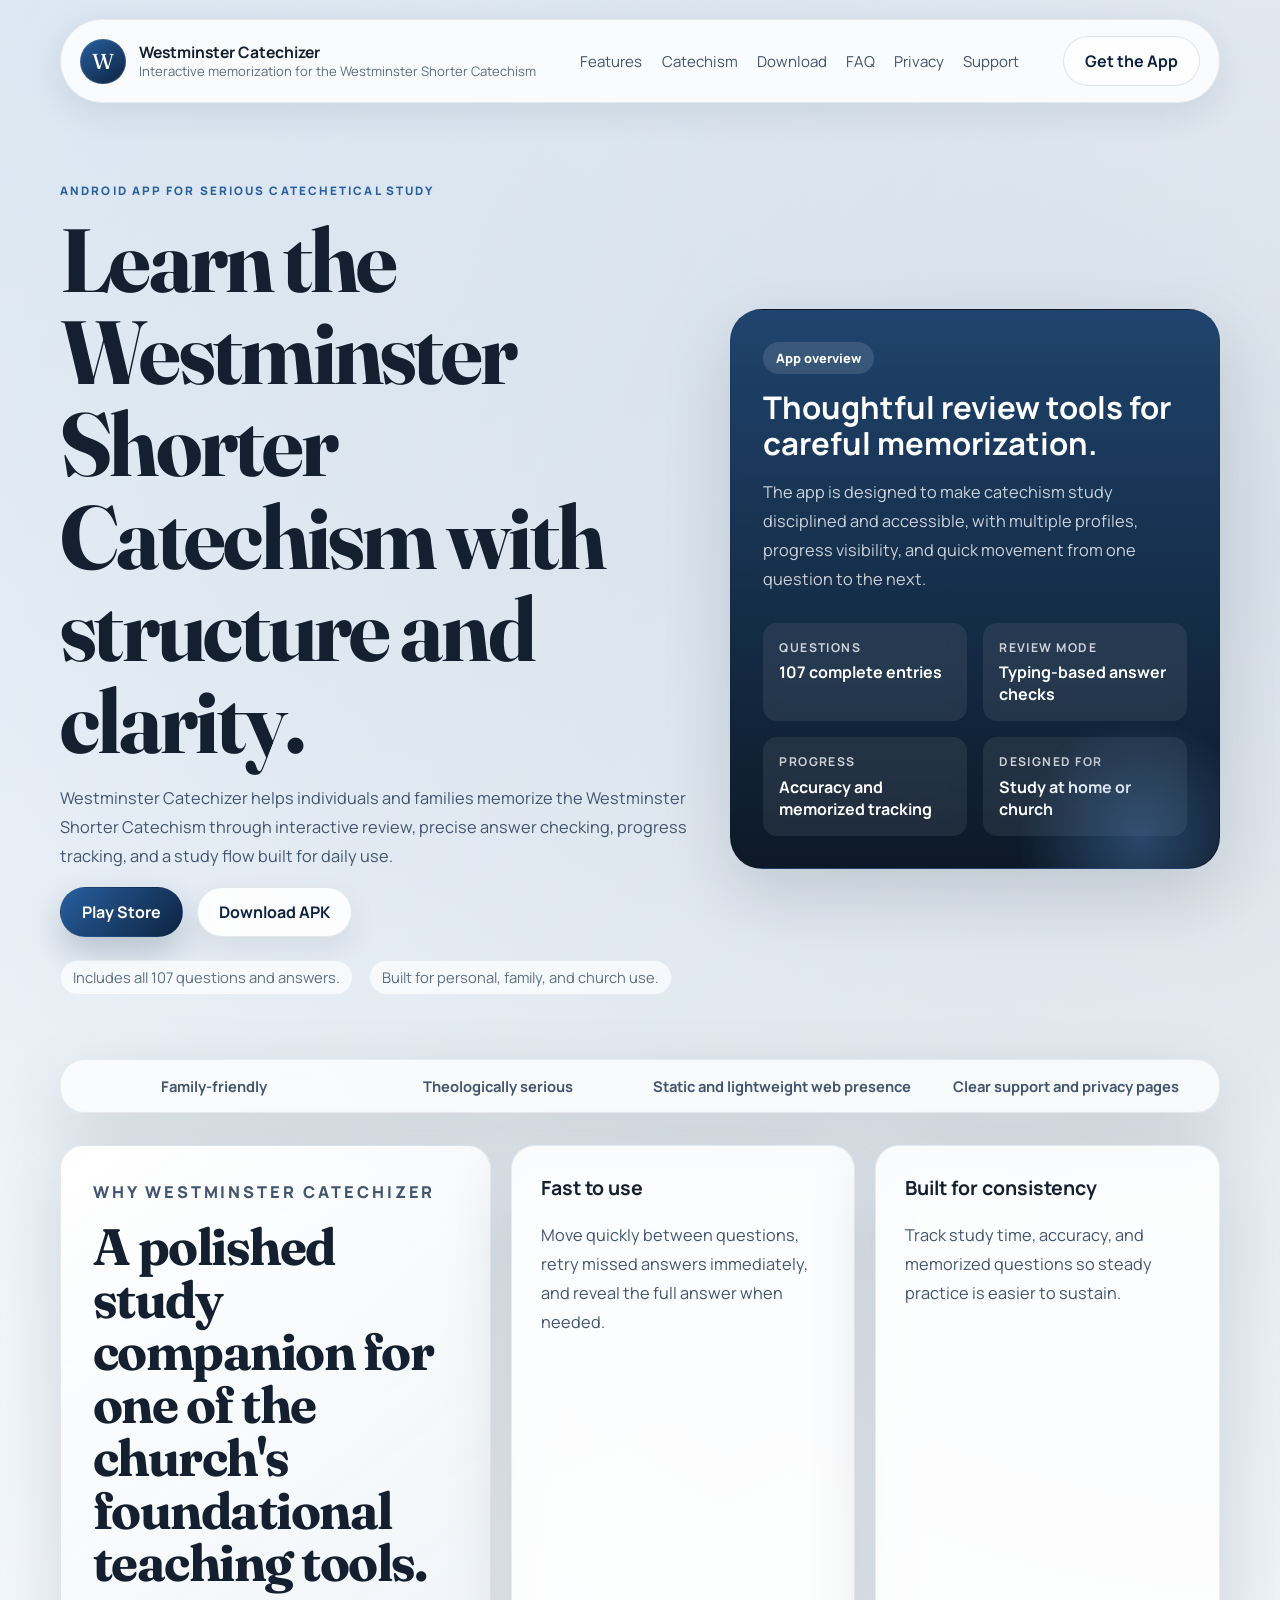
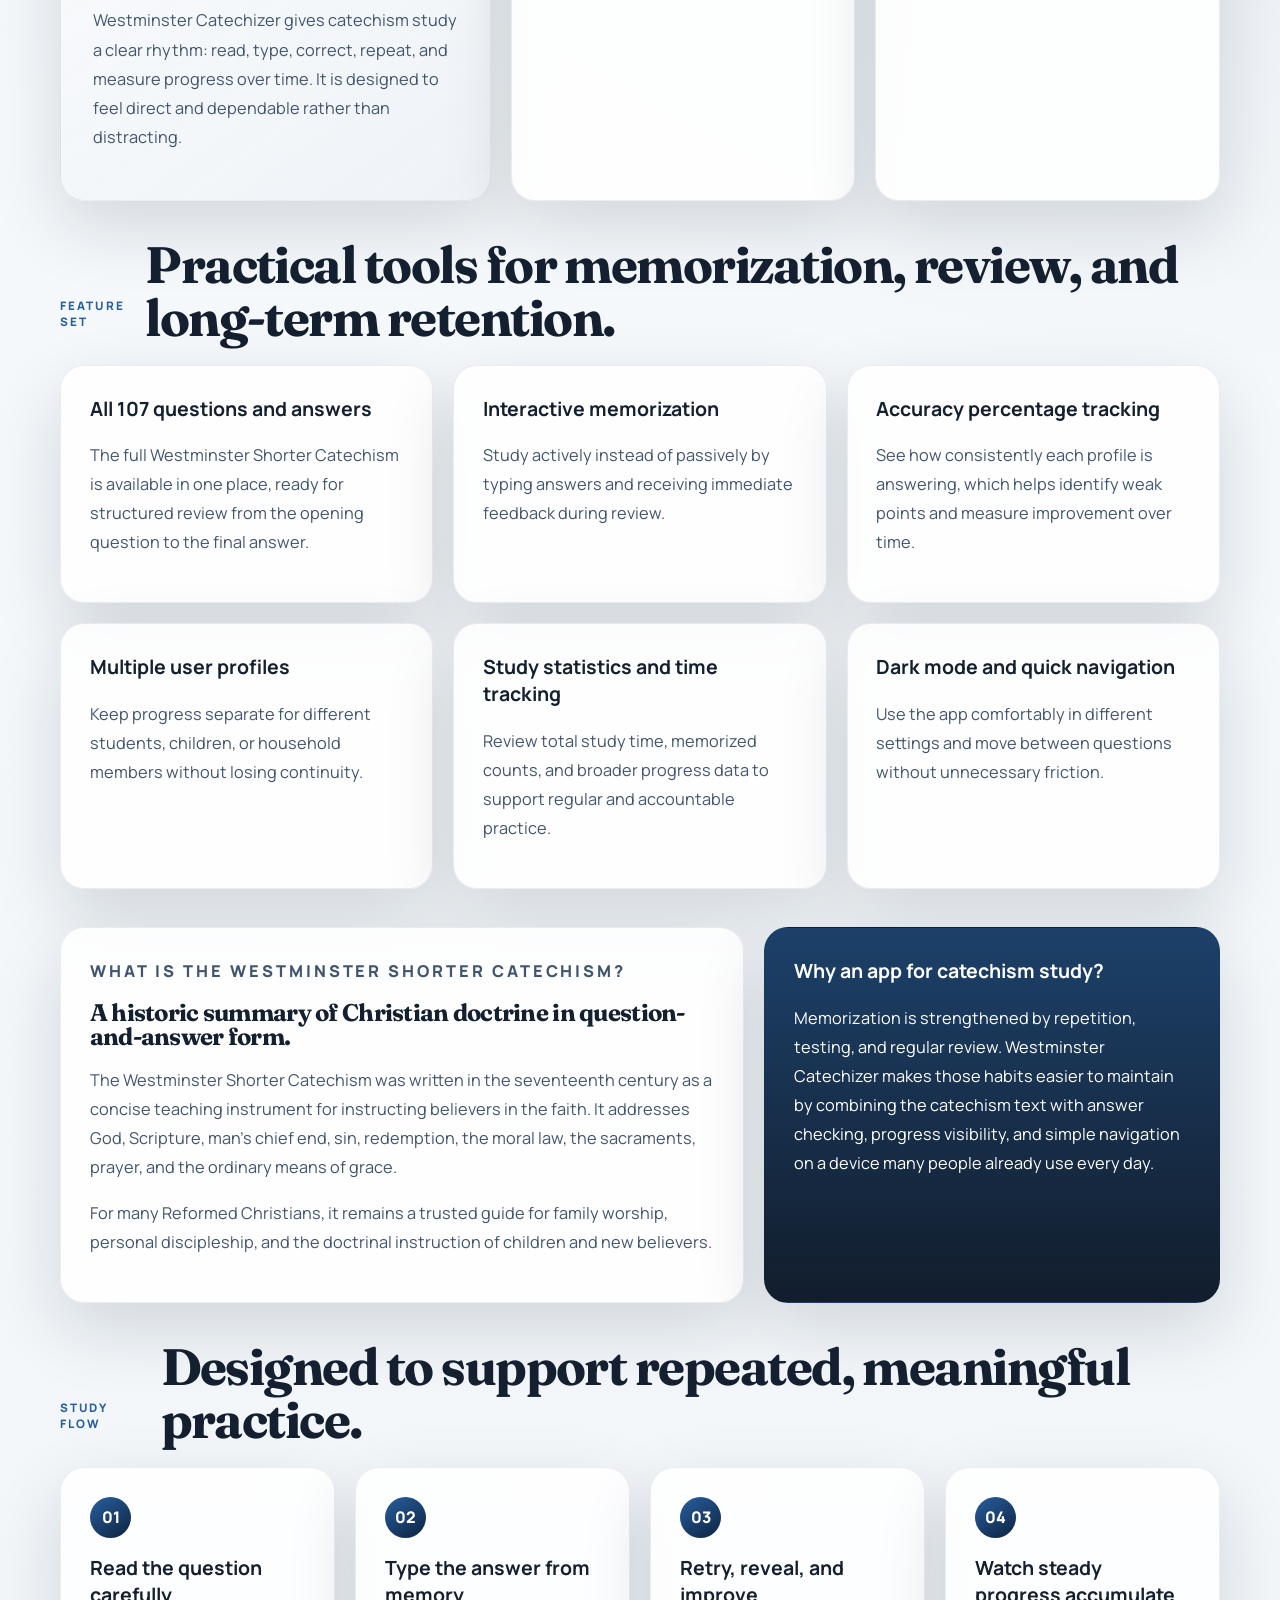
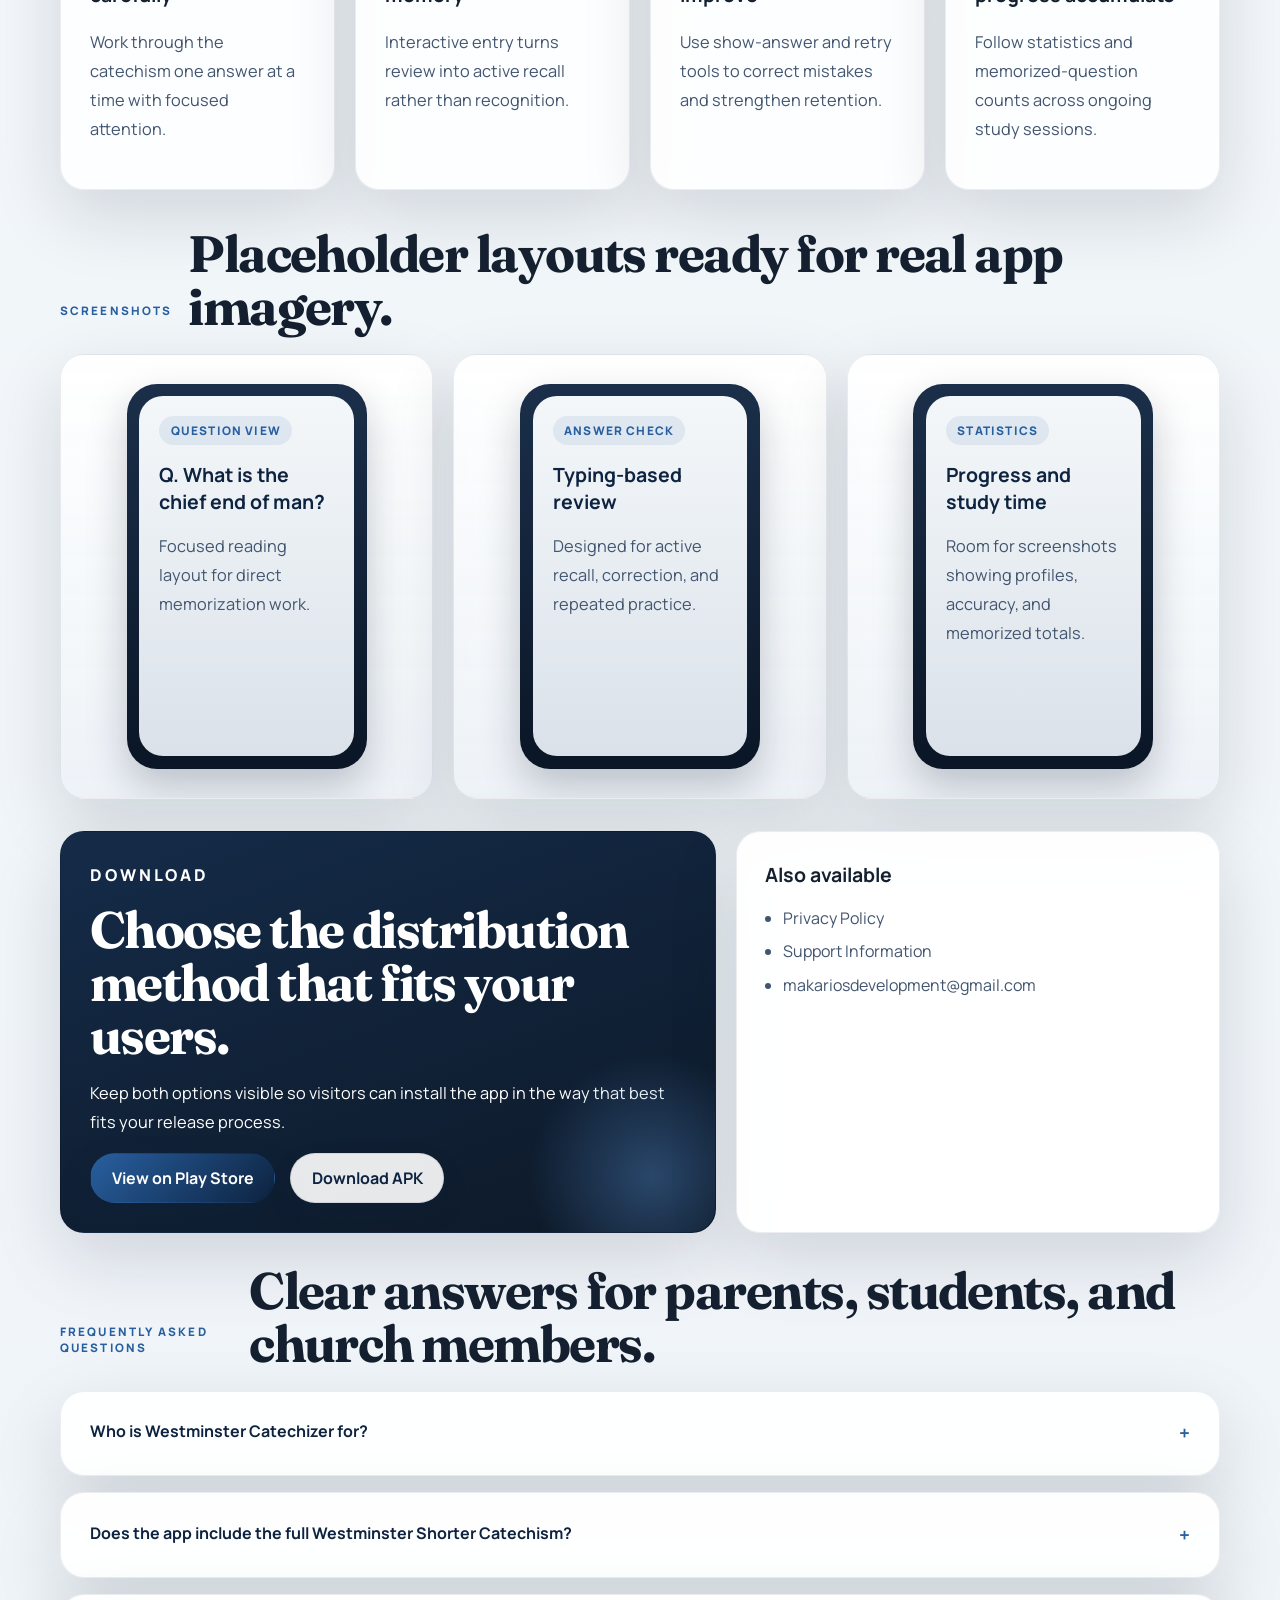
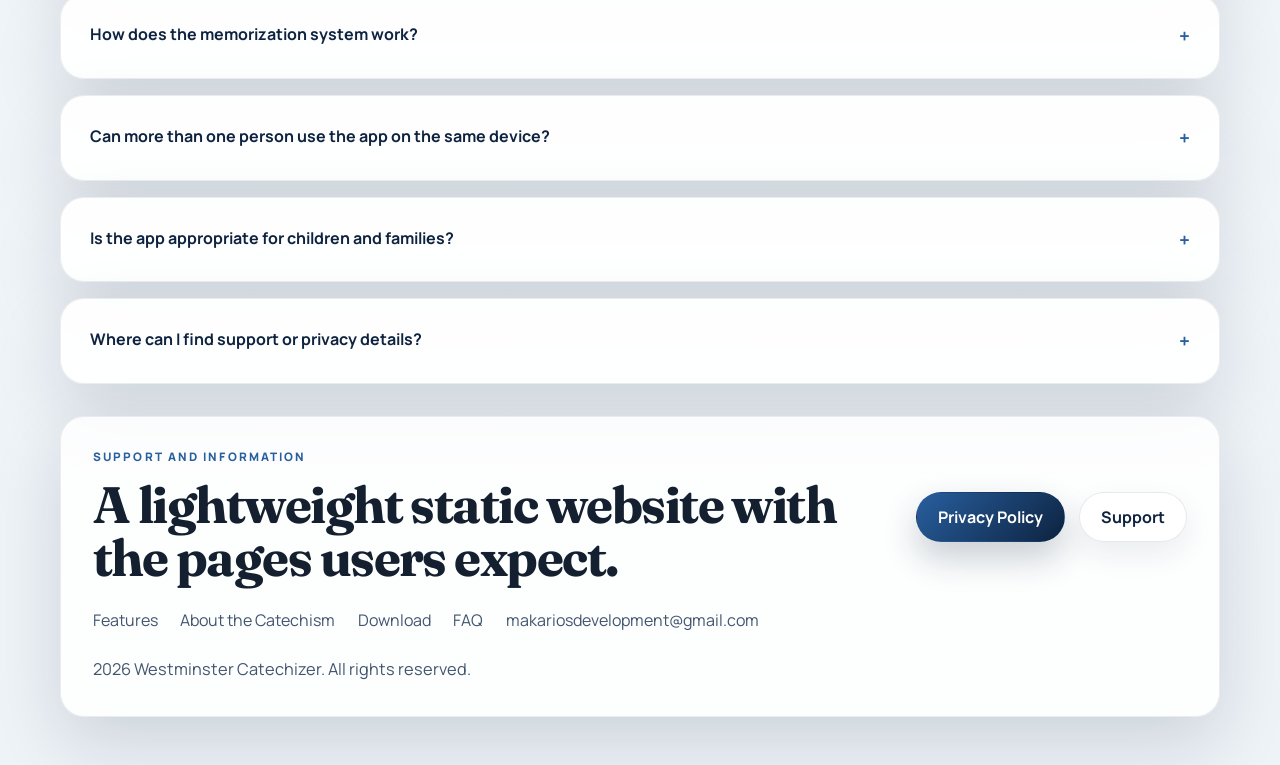
==== commit cfac3cc2: "Update support email address" ====
--- a/index.html
+++ b/index.html
@@ -309,7 +309,7 @@
             <ul class="link-list">
               <li><a href="privacy.html">Privacy Policy</a></li>
               <li><a href="support.html">Support Information</a></li>
-              <li><a href="mailto:support@westminstercatechizer.app">support@westminstercatechizer.app</a></li>
+              <li><a href="mailto:makariosdevelopment@gmail.com">makariosdevelopment@gmail.com</a></li>
             </ul>
           </article>
         </section>
@@ -383,7 +383,7 @@
           <a href="#catechism">About the Catechism</a>
           <a href="#download">Download</a>
           <a href="#faq">FAQ</a>
-          <a href="mailto:support@westminstercatechizer.app">support@westminstercatechizer.app</a>
+          <a href="mailto:makariosdevelopment@gmail.com">makariosdevelopment@gmail.com</a>
         </div>
         <p class="footer-meta">
           <span id="year"></span> Westminster Catechizer. All rights reserved.
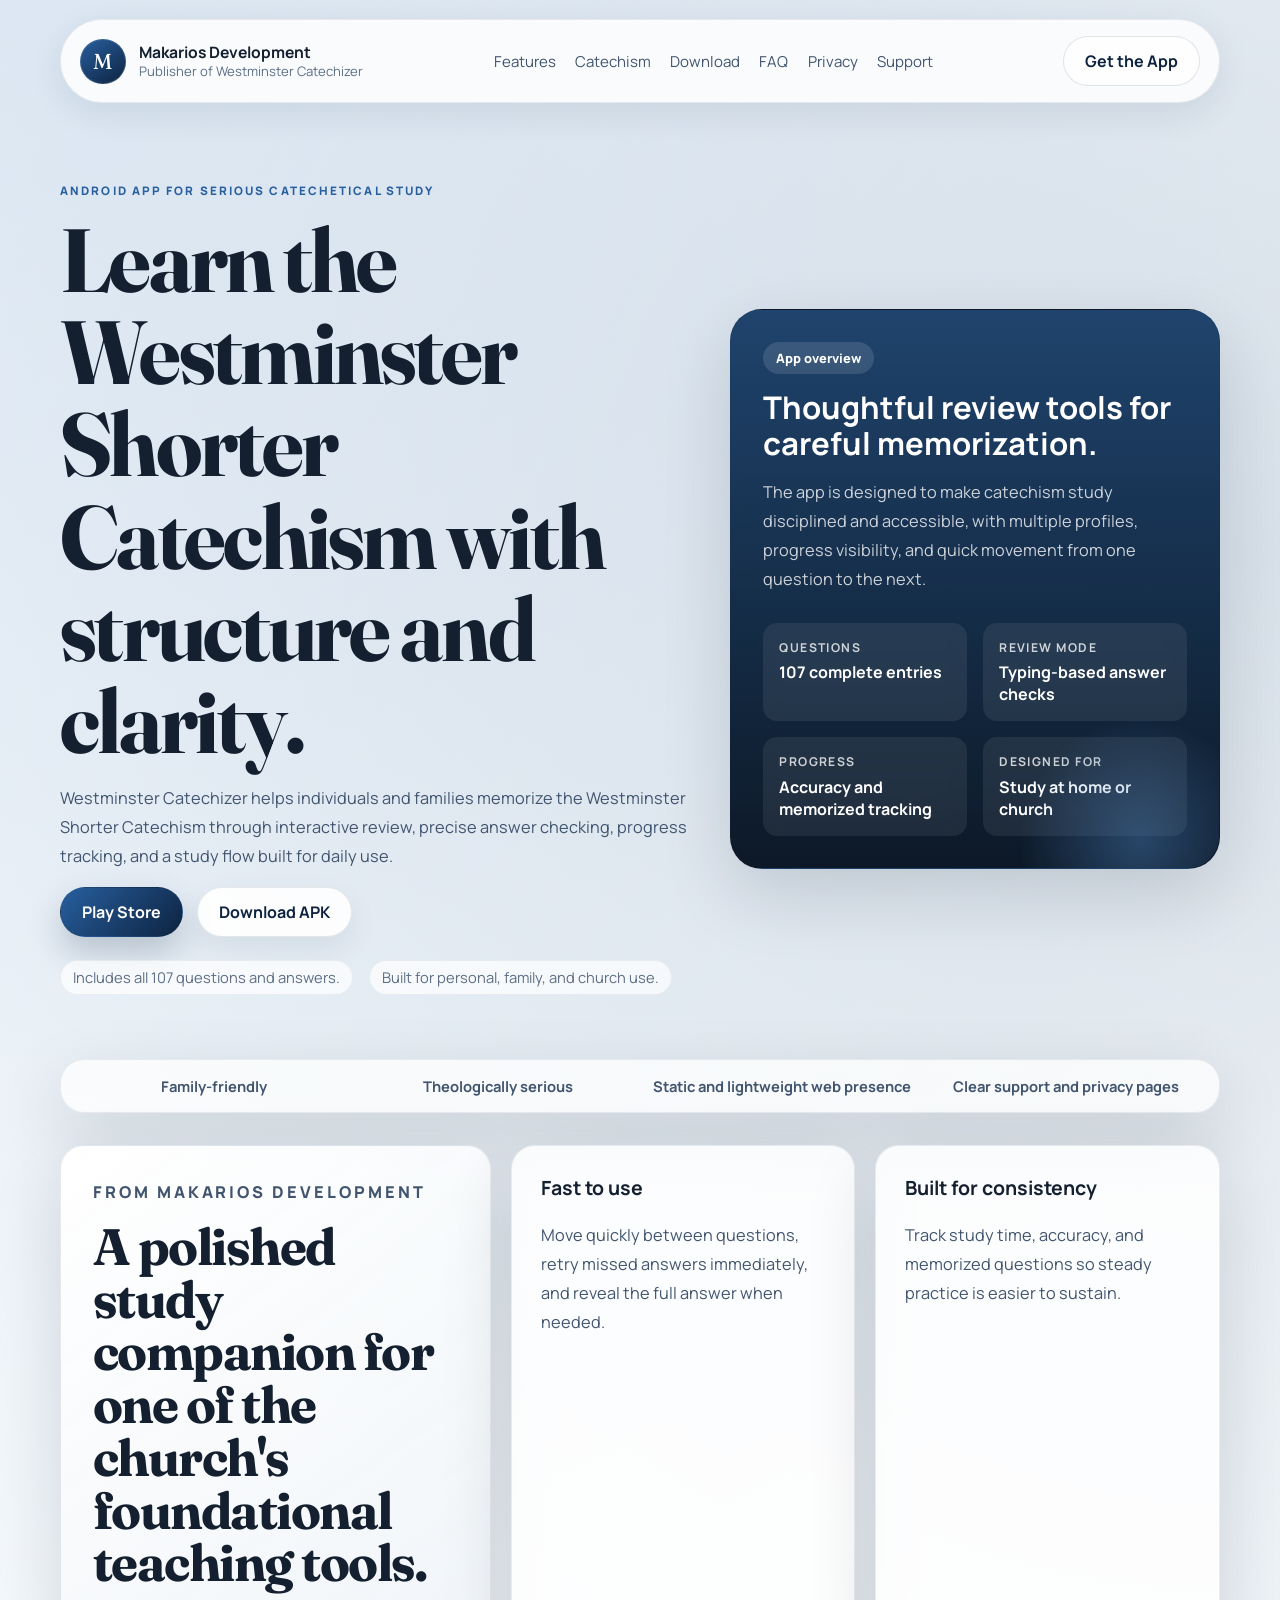
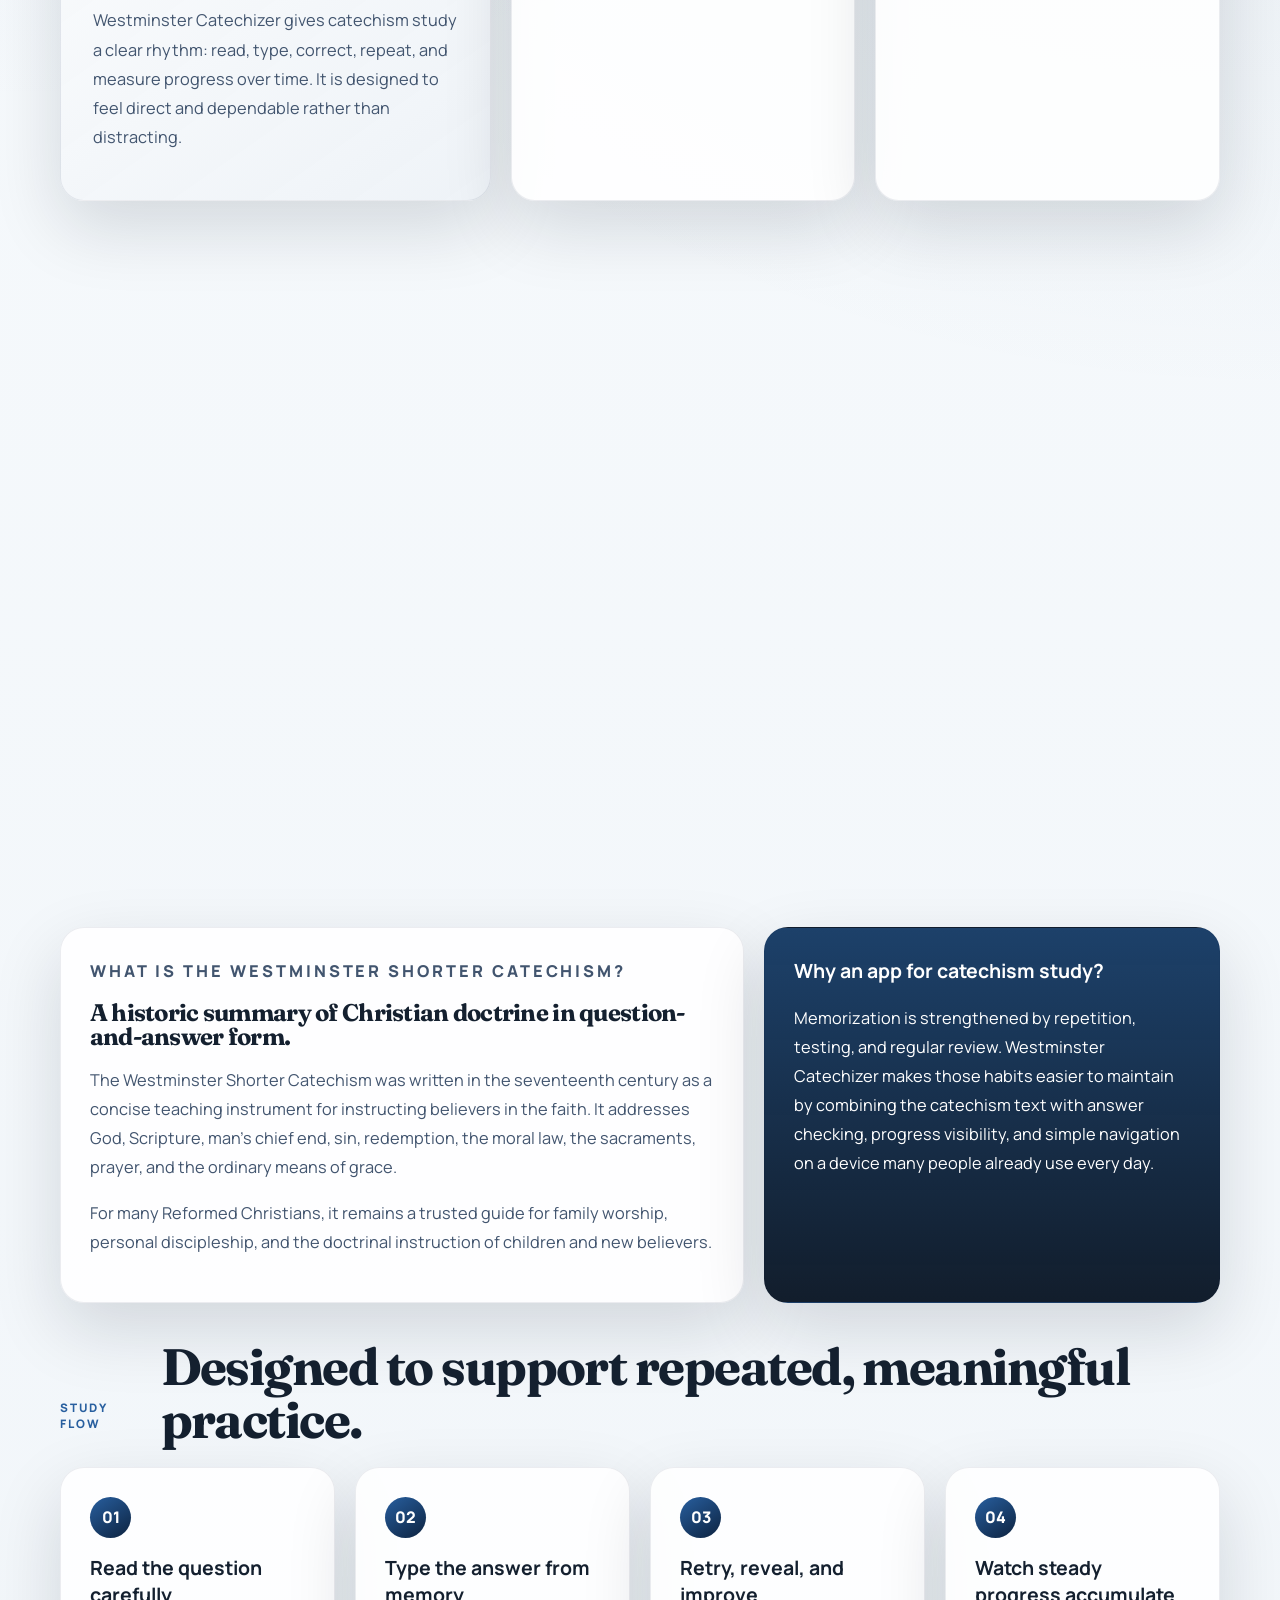
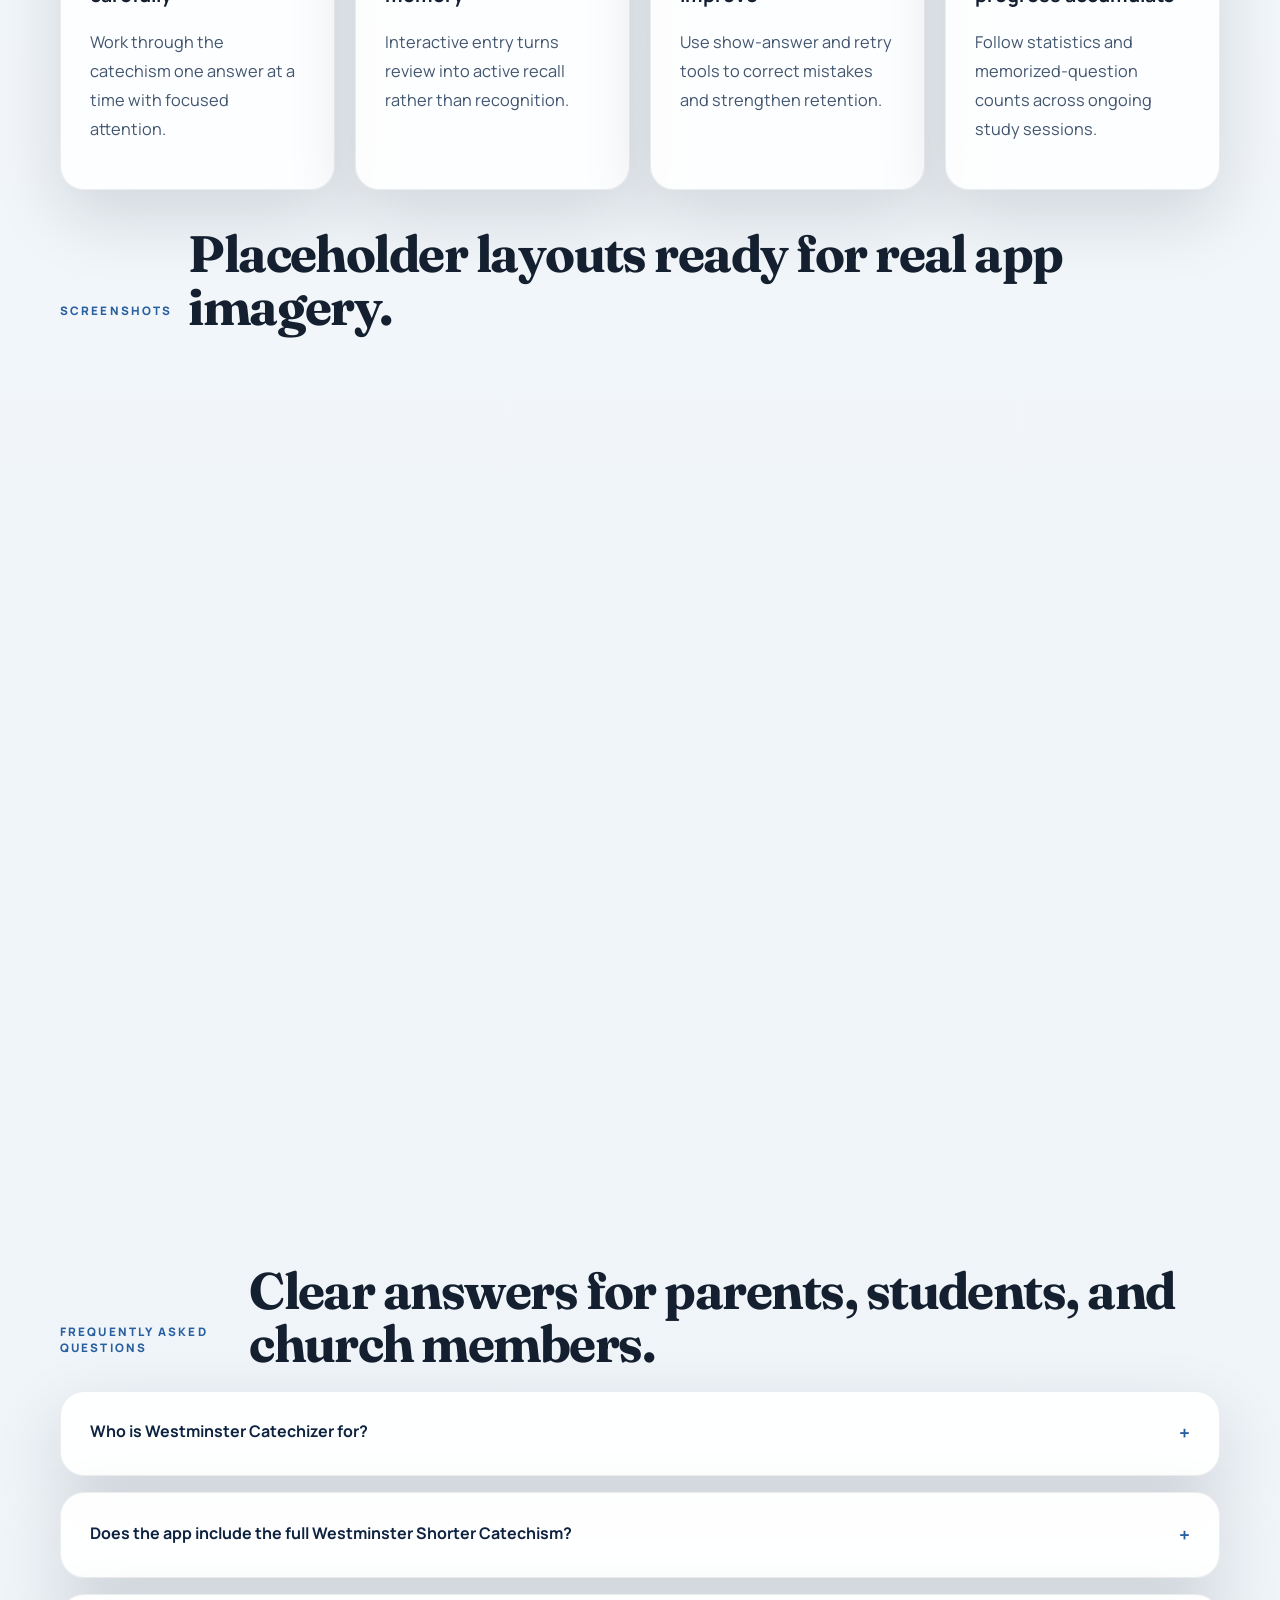
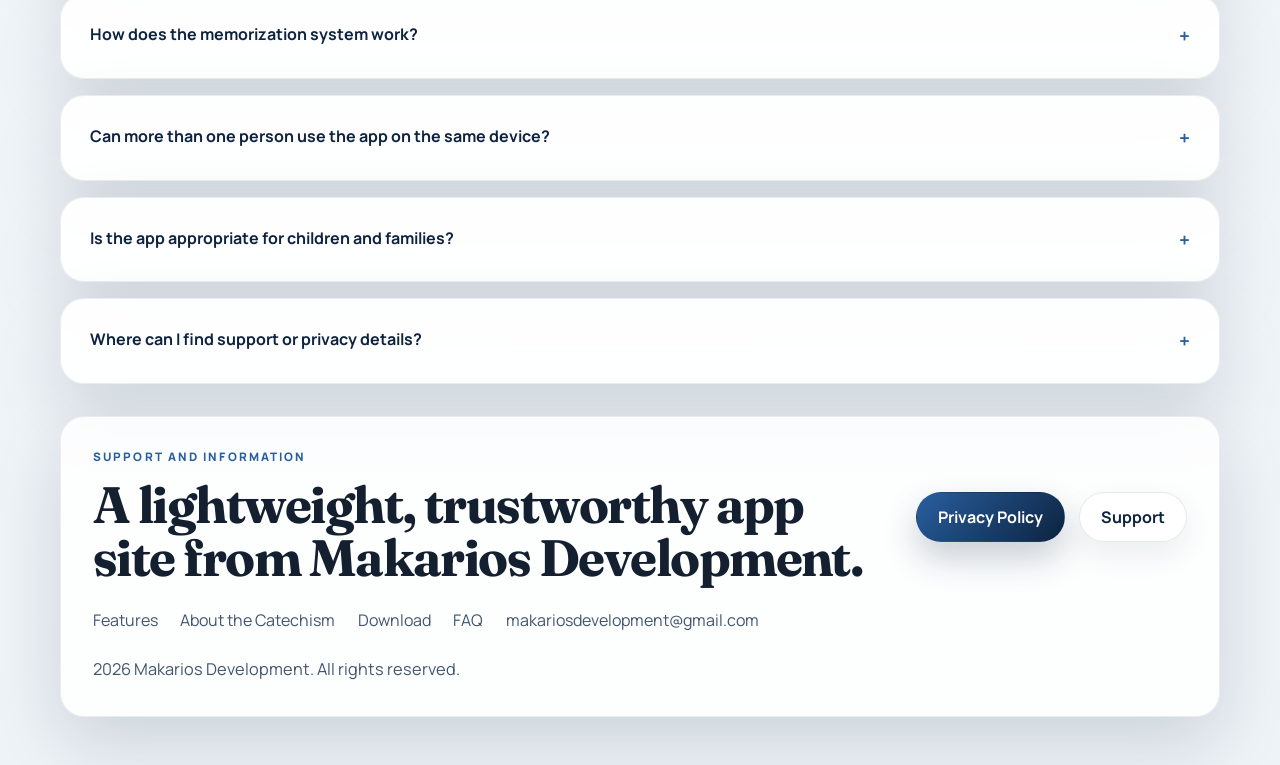
==== commit e747b8e3: "Rebrand site to Makarios Development and improve privacy policy" ====
--- a/index.html
+++ b/index.html
@@ -3,33 +3,33 @@
   <head>
     <meta charset="UTF-8" />
     <meta name="viewport" content="width=device-width, initial-scale=1.0" />
-    <title>Westminster Catechizer | Learn the Westminster Shorter Catechism</title>
+    <title>Makarios Development | Westminster Catechizer</title>
     <meta
       name="description"
-      content="Westminster Catechizer is a lightweight Android app for memorizing the Westminster Shorter Catechism with interactive review, accuracy tracking, study statistics, and multiple user profiles."
+      content="Makarios Development presents Westminster Catechizer, a lightweight Android app for memorizing the Westminster Shorter Catechism with interactive review, statistics, and multiple profiles."
     />
     <meta
       name="keywords"
-      content="Westminster Catechizer, Westminster Shorter Catechism, catechism app, Reformed app, Christian education, catechism memorization"
+      content="Makarios Development, Westminster Catechizer, Westminster Shorter Catechism, catechism app, Reformed app, Christian education, catechism memorization"
     />
     <meta name="theme-color" content="#0d2340" />
     <meta property="og:type" content="website" />
     <meta
       property="og:title"
-      content="Westminster Catechizer | Learn the Westminster Shorter Catechism"
+      content="Makarios Development | Westminster Catechizer"
     />
     <meta
       property="og:description"
-      content="A professional Android study app for learning and memorizing all 107 Westminster Shorter Catechism questions and answers."
+      content="Makarios Development presents Westminster Catechizer, a professional Android study app for learning and memorizing all 107 Westminster Shorter Catechism questions and answers."
     />
     <meta property="og:image" content="social-preview.svg" />
     <meta
       property="twitter:title"
-      content="Westminster Catechizer | Learn the Westminster Shorter Catechism"
+      content="Makarios Development | Westminster Catechizer"
     />
     <meta
       property="twitter:description"
-      content="Interactive catechism study with typing-based review, memorization tracking, statistics, and dark mode."
+      content="Makarios Development publishes Westminster Catechizer with typing-based review, memorization tracking, study statistics, and dark mode."
     />
     <meta property="twitter:card" content="summary_large_image" />
     <meta property="twitter:image" content="social-preview.svg" />
@@ -44,11 +44,11 @@
   <body>
     <div class="page-shell">
       <header class="site-header">
-        <a class="brand" href="#top" aria-label="Westminster Catechizer home">
-          <span class="brand-mark">W</span>
+        <a class="brand" href="#top" aria-label="Makarios Development home">
+          <span class="brand-mark">M</span>
           <span class="brand-copy">
-            <strong>Westminster Catechizer</strong>
-            <span>Interactive memorization for the Westminster Shorter Catechism</span>
+            <strong>Makarios Development</strong>
+            <span>Publisher of Westminster Catechizer</span>
           </span>
         </a>
         <nav class="site-nav" aria-label="Primary">
@@ -120,7 +120,7 @@
 
         <section class="section overview-grid" id="features">
           <article class="intro-card intro-card-large" data-reveal>
-            <p class="eyebrow">Why Westminster Catechizer</p>
+            <p class="eyebrow">From Makarios Development</p>
             <h2>A polished study companion for one of the church's foundational teaching tools.</h2>
             <p>
               Westminster Catechizer gives catechism study a clear rhythm: read, type,
@@ -372,7 +372,7 @@
       <footer class="site-footer" data-reveal>
         <div>
           <p class="eyebrow">Support and information</p>
-          <h2>A lightweight static website with the pages users expect.</h2>
+          <h2>A lightweight, trustworthy app site from Makarios Development.</h2>
         </div>
         <div class="footer-actions">
           <a class="button button-primary" href="privacy.html">Privacy Policy</a>
@@ -386,7 +386,7 @@
           <a href="mailto:makariosdevelopment@gmail.com">makariosdevelopment@gmail.com</a>
         </div>
         <p class="footer-meta">
-          <span id="year"></span> Westminster Catechizer. All rights reserved.
+          <span id="year"></span> Makarios Development. All rights reserved.
         </p>
       </footer>
     </div>
--- a/styles.css
+++ b/styles.css
@@ -619,8 +619,61 @@
   margin-bottom: 0;
 }
 
+.policy-summary {
+  display: grid;
+  grid-template-columns: repeat(3, minmax(0, 1fr));
+  gap: 1rem;
+}
+
+.policy-summary-card {
+  display: flex;
+  flex-direction: column;
+  gap: 0.55rem;
+  padding: 1.25rem 1.3rem;
+  border: 1px solid rgba(13, 35, 64, 0.08);
+  border-radius: var(--radius-md);
+  background:
+    linear-gradient(145deg, rgba(255, 255, 255, 0.97), rgba(237, 242, 247, 0.9));
+  box-shadow: 0 16px 38px rgba(8, 20, 35, 0.08);
+}
+
+.policy-summary-card strong {
+  color: var(--navy-900);
+  font-size: 1rem;
+}
+
+.policy-summary-card span {
+  color: var(--slate-700);
+  font-size: 0.96rem;
+  line-height: 1.65;
+}
+
 .policy-page .section {
   margin-bottom: 1.4rem;
+}
+
+.policy-header {
+  display: flex;
+  align-items: end;
+  justify-content: space-between;
+  gap: 1rem;
+  padding-bottom: 1rem;
+  margin-bottom: 1.15rem;
+  border-bottom: 1px solid rgba(13, 35, 64, 0.08);
+}
+
+.policy-updated {
+  margin: 0;
+  color: var(--slate-600);
+  font-size: 0.92rem;
+  font-weight: 700;
+  letter-spacing: 0.03em;
+}
+
+.policy-section + .policy-section {
+  margin-top: 1.8rem;
+  padding-top: 1.6rem;
+  border-top: 1px solid rgba(13, 35, 64, 0.08);
 }
 
 .policy-layout h2 {
@@ -640,6 +693,33 @@
 
 .policy-layout li + li {
   margin-top: 0.45rem;
+}
+
+.policy-layout a {
+  color: var(--blue-700);
+}
+
+.policy-contact {
+  background:
+    linear-gradient(145deg, rgba(248, 251, 253, 0.98), rgba(231, 238, 245, 0.92));
+  border-radius: var(--radius-md);
+  padding: 1.2rem 1.25rem;
+}
+
+.policy-contact-link {
+  margin: 0.25rem 0 0;
+}
+
+.policy-contact-link a {
+  font-weight: 800;
+  word-break: break-word;
+}
+
+.policy-last-updated {
+  margin: 1rem 0 0;
+  color: var(--slate-600);
+  font-size: 0.92rem;
+  font-weight: 700;
 }
 
 [data-reveal] {
@@ -663,6 +743,7 @@
   .catechism-layout,
   .screenshot-grid,
   .download-layout,
+  .policy-summary,
   .site-footer {
     grid-template-columns: 1fr;
   }
@@ -673,6 +754,7 @@
   }
 
   .section-heading,
+  .policy-header,
   .site-footer {
     align-items: start;
     justify-content: start;
